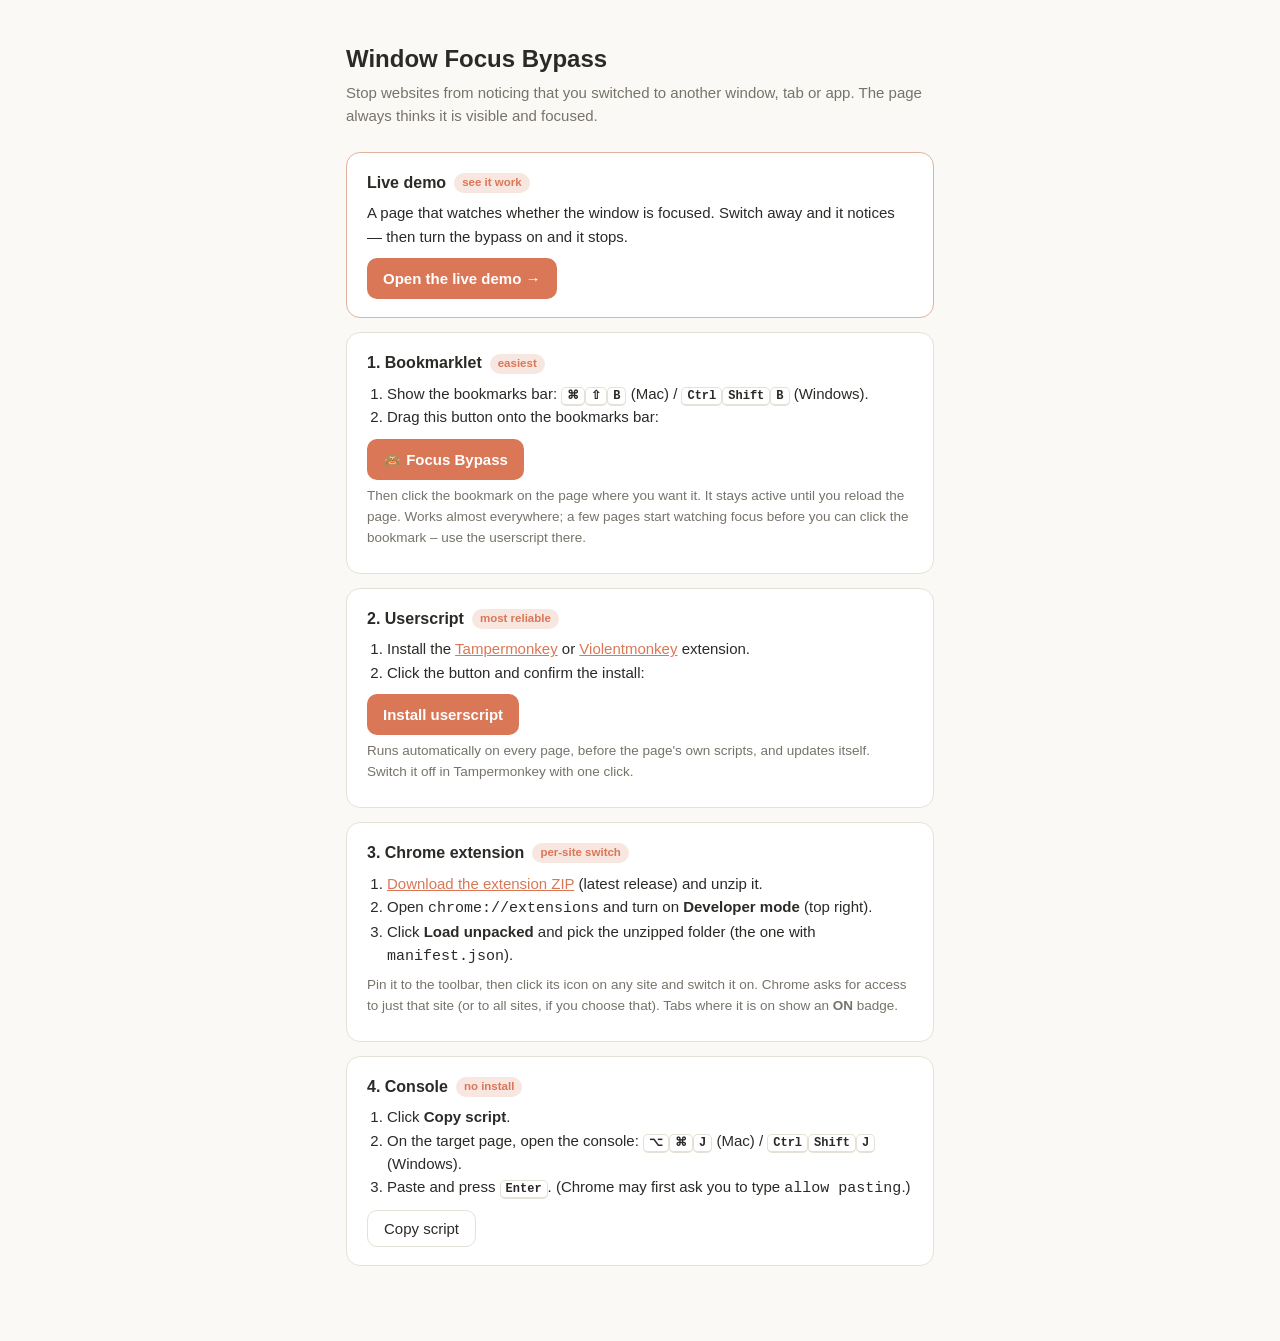
==== index.html @ 7df06f08 "Build the extension release ZIP and link the latest release" ====
<!doctype html>
<html lang="en">
<head>
<meta charset="utf-8">
<meta name="viewport" content="width=device-width, initial-scale=1">
<title>Window Focus Bypass</title>
<style>
  :root { color-scheme: light dark; --accent: #D97757; --bg: #FAF9F5; --card: #fff; --text: #2B2A27; --muted: #77736A; --border: #E5E1D6; }
  @media (prefers-color-scheme: dark) { :root { --bg: #1C1B19; --card: #262523; --text: #ECE9E2; --muted: #A29D93; --border: #3A3834; --accent: #E08A6D; } }
  * { box-sizing: border-box; }
  body { margin: 0; background: var(--bg); color: var(--text); font: 15px/1.55 -apple-system, BlinkMacSystemFont, "Segoe UI", Roboto, sans-serif; }
  main { max-width: 620px; margin: 0 auto; padding: 40px 16px 64px; }
  h1 { font-size: 24px; margin: 0 0 4px; }
  .lead { color: var(--muted); margin: 0 0 24px; }
  a { color: var(--accent); }
  a.btn { color: #fff; }
  .card { background: var(--card); border: 1px solid var(--border); border-radius: 14px; padding: 18px 20px; margin-bottom: 14px; }
  .card.demo { border-color: color-mix(in srgb, var(--accent) 45%, var(--border)); }
  .card h2 { font-size: 16px; margin: 0 0 6px; display: flex; gap: 8px; align-items: center; }
  .tag { font-size: 11.5px; font-weight: 600; border-radius: 999px; padding: 1px 8px; background: color-mix(in srgb, var(--accent) 18%, transparent); color: var(--accent); }
  .card p, .card ol { margin: 6px 0; }
  .card ol { padding-left: 20px; }
  .btn { display: inline-block; background: var(--accent); color: #fff; font-weight: 650; text-decoration: none; border: none; border-radius: 10px; padding: 9px 16px; font-size: 15px; cursor: pointer; }
  .btn.ghost { background: transparent; color: var(--text); border: 1px solid var(--border); font-weight: 500; }
  .drag { cursor: grab; }
  .row { display: flex; gap: 10px; flex-wrap: wrap; align-items: center; margin-top: 10px; }
  .muted { color: var(--muted); font-size: 13.5px; }
  kbd { font: 600 12px ui-monospace, Menlo, monospace; border: 1px solid var(--border); border-bottom-width: 2px; border-radius: 5px; padding: 1px 5px; }
  textarea { position: absolute; left: -9999px; }
  #ok { color: #2E7D4F; font-size: 14px; }
</style>
</head>
<body>
<main>
  <h1>Window Focus Bypass</h1>
  <p class="lead">Stop websites from noticing that you switched to another window, tab or app. The page always thinks it is visible and focused.</p>

  <section class="card demo">
    <h2>Live demo <span class="tag">see it work</span></h2>
    <p>A page that watches whether the window is focused. Switch away and it notices — then turn the bypass on and it stops.</p>
    <div class="row"><a class="btn" href="demo.html">Open the live demo →</a></div>
  </section>

  <section class="card">
    <h2>1. Bookmarklet <span class="tag">easiest</span></h2>
    <ol>
      <li>Show the bookmarks bar: <kbd>⌘</kbd><kbd>⇧</kbd><kbd>B</kbd> (Mac) / <kbd>Ctrl</kbd><kbd>Shift</kbd><kbd>B</kbd> (Windows).</li>
      <li>Drag this button onto the bookmarks bar:</li>
    </ol>
    <div class="row"><a class="btn drag" href="javascript:(()%20%3D%3E%20%7B%20const%20FLAG%20%3D%20Symbol.for('windowFocusBypass')%3B%20if%20(window%5BFLAG%5D)%20return%3B%20Object.defineProperty(window%2C%20FLAG%2C%20%7B%20value%3A%20true%20%7D)%3B%20const%20getter%20%3D%20(proto%2C%20prop%2C%20value)%20%3D%3E%20%7B%20try%20%7B%20Object.defineProperty(proto%2C%20prop%2C%20%7B%20configurable%3A%20true%2C%20enumerable%3A%20true%2C%20get%3A%20()%20%3D%3E%20value%20%7D)%3B%20%7D%20catch%20%7B%20%7D%20%7D%3B%20getter(Document.prototype%2C%20'hidden'%2C%20false)%3B%20getter(Document.prototype%2C%20'webkitHidden'%2C%20false)%3B%20getter(Document.prototype%2C%20'visibilityState'%2C%20'visible')%3B%20getter(Document.prototype%2C%20'webkitVisibilityState'%2C%20'visible')%3B%20const%20realHasFocus%20%3D%20Document.prototype.hasFocus%3B%20try%20%7B%20Document.prototype.hasFocus%20%3D%20function%20hasFocus()%20%7B%20return%20true%3B%20%7D%3B%20%7D%20catch%20%7B%20%7D%20const%20isPageLevel%20%3D%20(t)%20%3D%3E%20t%20%3D%3D%3D%20window%20%7C%7C%20t%20%3D%3D%3D%20document%20%7C%7C%20t%20%3D%3D%3D%20document.documentElement%20%7C%7C%20t%20%3D%3D%3D%20document.body%3B%20const%20windowLostFocus%20%3D%20()%20%3D%3E%20%7B%20try%20%7B%20return%20!realHasFocus.call(document)%3B%20%7D%20catch%20%7B%20return%20false%3B%20%7D%20%7D%3B%20const%20stop%20%3D%20(e)%20%3D%3E%20%7B%20if%20(isPageLevel(e.target)%20%7C%7C%20windowLostFocus())%20e.stopImmediatePropagation()%3B%20%7D%3B%20for%20(const%20type%20of%20%5B'blur'%2C%20'focusout'%5D)%20window.addEventListener(type%2C%20stop%2C%20true)%3B%20const%20stopVisibility%20%3D%20(e)%20%3D%3E%20e.stopImmediatePropagation()%3B%20for%20(const%20type%20of%20%5B'visibilitychange'%2C%20'webkitvisibilitychange'%5D)%20window.addEventListener(type%2C%20stopVisibility%2C%20true)%3B%20const%20stopLeave%20%3D%20(e)%20%3D%3E%20%7B%20if%20(!e.relatedTarget%20%26%26%20isPageLevel(e.target))%20e.stopImmediatePropagation()%3B%20%7D%3B%20for%20(const%20type%20of%20%5B'mouseleave'%2C%20'mouseout'%2C%20'pointerleave'%2C%20'pointerout'%5D)%20window.addEventListener(type%2C%20stopLeave%2C%20true)%3B%20const%20muteHandler%20%3D%20(obj%2C%20prop)%20%3D%3E%20%7B%20try%20%7B%20obj%5Bprop%5D%20%3D%20null%3B%20Object.defineProperty(obj%2C%20prop%2C%20%7B%20configurable%3A%20true%2C%20get%3A%20()%20%3D%3E%20null%2C%20set%3A%20()%20%3D%3E%20%7B%7D%20%7D)%3B%20%7D%20catch%20%7B%20%7D%20%7D%3B%20for%20(const%20prop%20of%20%5B'onblur'%2C%20'onfocusout'%2C%20'onvisibilitychange'%2C%20'onmouseleave'%2C%20'onmouseout'%5D)%20%7B%20muteHandler(window%2C%20prop)%3B%20muteHandler(document%2C%20prop)%3B%20%7D%20if%20(document.readyState%20!%3D%3D%20'loading')%20console.info('Window%20Focus%20Bypass%3A%20focus%20changes%20are%20now%20hidden%20from%20this%20page.')%3B%20%7D)()%3Bvoid 0" onclick="event.preventDefault(); alert('Don\'t click it – drag it onto your bookmarks bar.')">🙈 Focus Bypass</a></div>
    <p class="muted">Then click the bookmark on the page where you want it. It stays active until you reload the page. Works almost everywhere; a few pages start watching focus before you can click the bookmark – use the userscript there.</p>
  </section>

  <section class="card">
    <h2>2. Userscript <span class="tag">most reliable</span></h2>
    <ol>
      <li>Install the <a href="https://www.tampermonkey.net/" target="_blank" rel="noopener">Tampermonkey</a> or <a href="https://violentmonkey.github.io/" target="_blank" rel="noopener">Violentmonkey</a> extension.</li>
      <li>Click the button and confirm the install:</li>
    </ol>
    <div class="row"><a class="btn" href="https://raw.githubusercontent.com/asisamko/window-focus-bypass/main/focus-bypass.user.js">Install userscript</a></div>
    <p class="muted">Runs automatically on every page, before the page's own scripts, and updates itself. Switch it off in Tampermonkey with one click.</p>
  </section>

  <section class="card">
    <h2>3. Chrome extension <span class="tag">per-site switch</span></h2>
    <ol>
      <li><a href="https://github.com/asisamko/window-focus-bypass/releases/latest/download/window-focus-bypass-extension.zip">Download the extension ZIP</a> (latest release) and unzip it.</li>
      <li>Open <code>chrome://extensions</code> and turn on <b>Developer mode</b> (top right).</li>
      <li>Click <b>Load unpacked</b> and pick the unzipped folder (the one with <code>manifest.json</code>).</li>
    </ol>
    <p class="muted">Pin it to the toolbar, then click its icon on any site and switch it on. Chrome asks for access to just that site (or to all sites, if you choose that). Tabs where it is on show an <b>ON</b> badge.</p>
  </section>

  <section class="card">
    <h2>4. Console <span class="tag">no install</span></h2>
    <ol>
      <li>Click <b>Copy script</b>.</li>
      <li>On the target page, open the console: <kbd>⌥</kbd><kbd>⌘</kbd><kbd>J</kbd> (Mac) / <kbd>Ctrl</kbd><kbd>Shift</kbd><kbd>J</kbd> (Windows).</li>
      <li>Paste and press <kbd>Enter</kbd>. (Chrome may first ask you to type <code>allow pasting</code>.)</li>
    </ol>
    <div class="row"><button class="btn ghost" id="copy">Copy script</button><span id="ok" hidden>Copied ✓</span></div>
    <textarea id="code" readonly>(() =&gt; {
  const FLAG = Symbol.for('windowFocusBypass');
  if (window[FLAG]) return;
  Object.defineProperty(window, FLAG, { value: true });

  const getter = (proto, prop, value) =&gt; {
    try {
      Object.defineProperty(proto, prop, { configurable: true, enumerable: true, get: () =&gt; value });
    } catch {
      /* not configurable on this page */
    }
  };
  getter(Document.prototype, 'hidden', false);
  getter(Document.prototype, 'webkitHidden', false);
  getter(Document.prototype, 'visibilityState', 'visible');
  getter(Document.prototype, 'webkitVisibilityState', 'visible');

  const realHasFocus = Document.prototype.hasFocus;
  try {
    Document.prototype.hasFocus = function hasFocus() {
      return true;
    };
  } catch {
    /* ignore */
  }

  const isPageLevel = (t) =&gt; t === window || t === document || t === document.documentElement || t === document.body;
  // Element blur/focusout is swallowed only when the whole window lost focus,
  // so moving between fields on the page keeps working.
  const windowLostFocus = () =&gt; {
    try {
      return !realHasFocus.call(document);
    } catch {
      return false;
    }
  };

  const stop = (e) =&gt; {
    if (isPageLevel(e.target) || windowLostFocus()) e.stopImmediatePropagation();
  };
  for (const type of ['blur', 'focusout']) window.addEventListener(type, stop, true);

  const stopVisibility = (e) =&gt; e.stopImmediatePropagation();
  for (const type of ['visibilitychange', 'webkitvisibilitychange']) window.addEventListener(type, stopVisibility, true);

  const stopLeave = (e) =&gt; {
    if (!e.relatedTarget &amp;&amp; isPageLevel(e.target)) e.stopImmediatePropagation();
  };
  for (const type of ['mouseleave', 'mouseout', 'pointerleave', 'pointerout']) window.addEventListener(type, stopLeave, true);

  // Inline handlers (window.onblur = …, document.onvisibilitychange = …): drop any already set
  // and ignore new ones, so even a late injection silences them.
  const muteHandler = (obj, prop) =&gt; {
    try {
      obj[prop] = null;
      Object.defineProperty(obj, prop, { configurable: true, get: () =&gt; null, set: () =&gt; {} });
    } catch {
      /* ignore */
    }
  };
  for (const prop of ['onblur', 'onfocusout', 'onvisibilitychange', 'onmouseleave', 'onmouseout']) {
    muteHandler(window, prop);
    muteHandler(document, prop);
  }
  if (document.readyState !== 'loading') console.info('Window Focus Bypass: focus changes are now hidden from this page.');
})();</textarea>
  </section>
</main>
<script>
  document.getElementById('copy').addEventListener('click', async () => {
    const text = document.getElementById('code').value;
    try { await navigator.clipboard.writeText(text); }
    catch { const t = document.getElementById('code'); t.select(); document.execCommand('copy'); }
    const ok = document.getElementById('ok'); ok.hidden = false; setTimeout(() => (ok.hidden = true), 2000);
  });
</script>
</body>
</html>
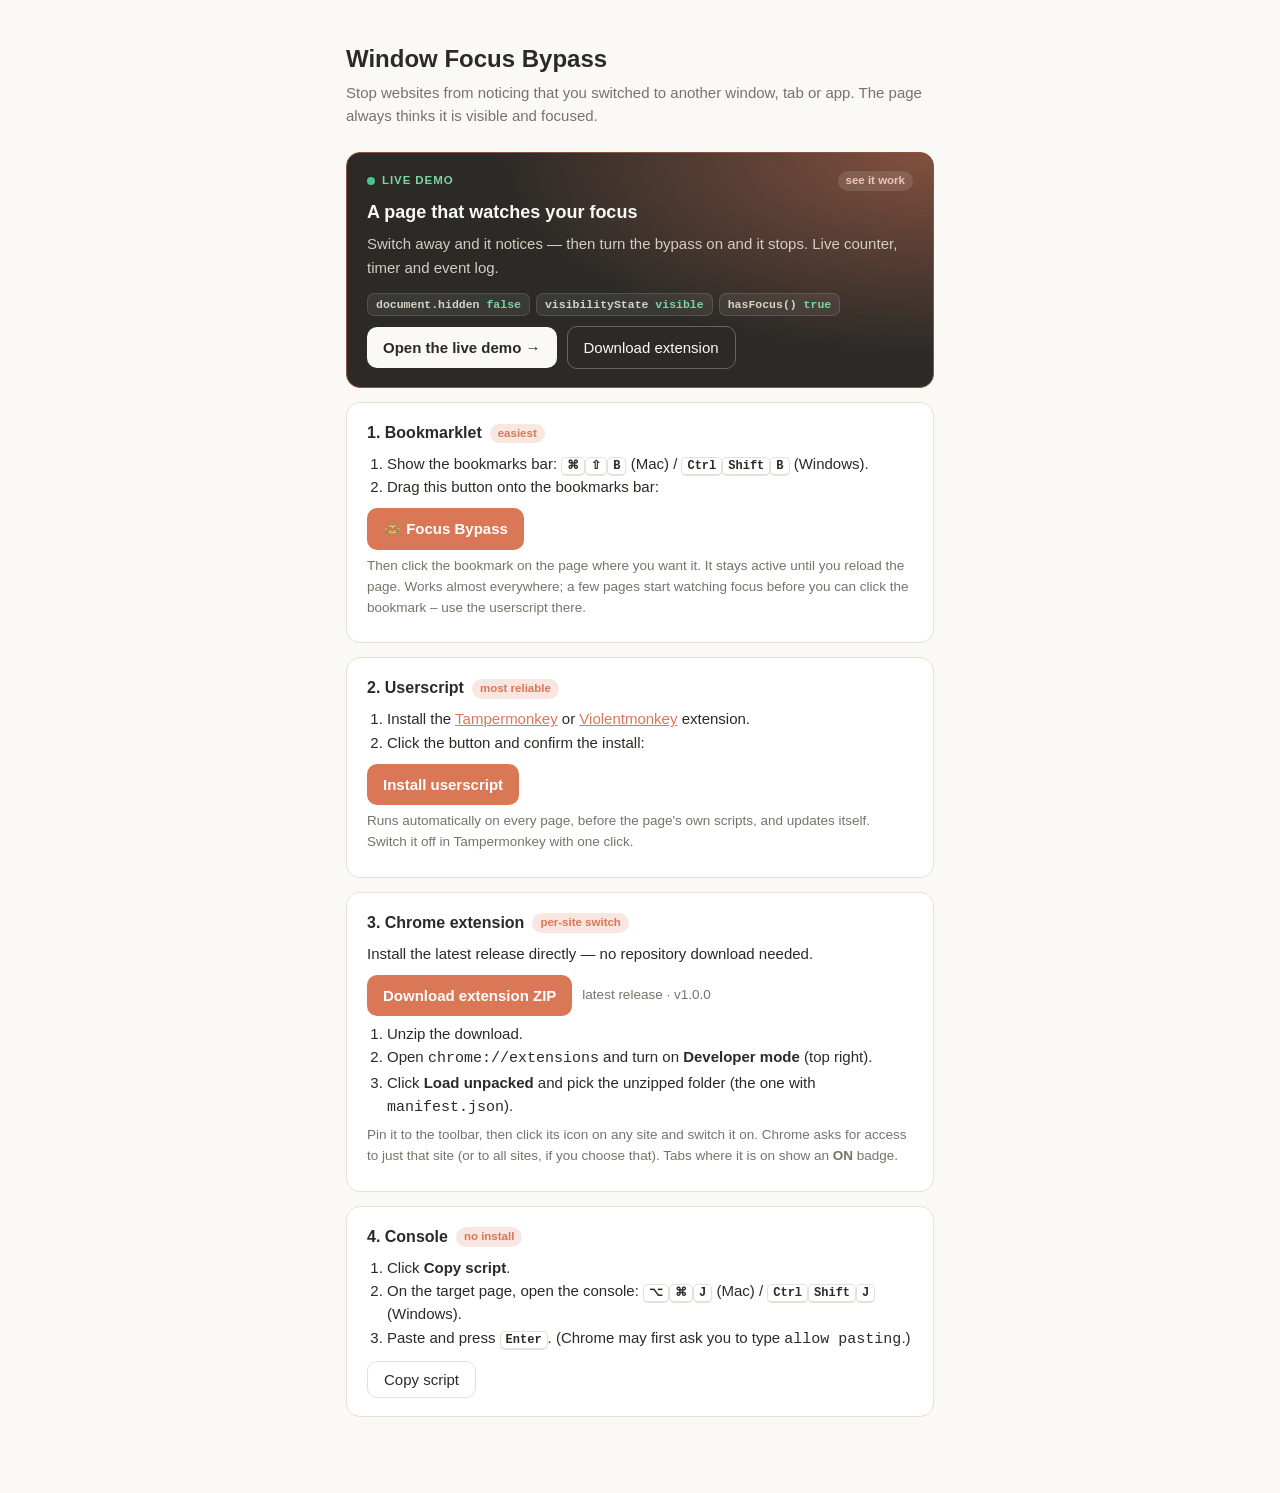
==== commit e8f47384: "Highlight the live demo and add release download buttons" ====
--- a/index.html
+++ b/index.html
@@ -15,7 +15,22 @@
   a { color: var(--accent); }
   a.btn { color: #fff; }
   .card { background: var(--card); border: 1px solid var(--border); border-radius: 14px; padding: 18px 20px; margin-bottom: 14px; }
-  .card.demo { border-color: color-mix(in srgb, var(--accent) 45%, var(--border)); }
+  .card.demo { position: relative; overflow: hidden; color: #FAF9F5; border-color: color-mix(in srgb, var(--accent) 55%, #2B2A27); background: radial-gradient(130% 150% at 100% 0%, color-mix(in srgb, var(--accent) 50%, transparent), transparent 58%), #2B2A27; }
+  .card.demo h2 { color: #FAF9F5; font-size: 18px; }
+  .card.demo p { color: #D3CDC2; }
+  .card.demo .tag { background: rgba(255,255,255,.12); color: #F3C4B2; }
+  .card.demo a.btn { background: #FAF9F5; color: #2B2A27; }
+  .card.demo a.btn:hover { background: #fff; }
+  .card.demo a.btn.ghost { background: transparent; color: #FAF9F5; border: 1px solid rgba(255,255,255,.28); }
+  .card.demo a.btn.ghost:hover { background: rgba(255,255,255,.08); }
+  .demo-top { display: flex; align-items: center; justify-content: space-between; gap: 10px; margin-bottom: 8px; }
+  .live { display: inline-flex; align-items: center; gap: 7px; font-size: 11.5px; font-weight: 700; letter-spacing: .08em; color: #7FD3A2; }
+  .live-dot { width: 8px; height: 8px; border-radius: 50%; background: #4CC38A; animation: pulse 2s infinite; }
+  @keyframes pulse { 0% { box-shadow: 0 0 0 0 rgba(76,195,138,.55); } 70% { box-shadow: 0 0 0 7px rgba(76,195,138,0); } 100% { box-shadow: 0 0 0 0 rgba(76,195,138,0); } }
+  .demo-chips { display: flex; flex-wrap: wrap; gap: 6px; margin-top: 14px; }
+  .demo-chips span { font: 600 11.5px ui-monospace, Menlo, monospace; color: #D8D2C6; background: rgba(255,255,255,.07); border: 1px solid rgba(255,255,255,.12); border-radius: 7px; padding: 4px 8px; }
+  .demo-chips b { color: #7FD3A2; }
+  @media (prefers-color-scheme: dark) { .card.demo { background: radial-gradient(130% 150% at 100% 0%, color-mix(in srgb, var(--accent) 38%, transparent), transparent 58%), #322E2A; } }
   .card h2 { font-size: 16px; margin: 0 0 6px; display: flex; gap: 8px; align-items: center; }
   .tag { font-size: 11.5px; font-weight: 600; border-radius: 999px; padding: 1px 8px; background: color-mix(in srgb, var(--accent) 18%, transparent); color: var(--accent); }
   .card p, .card ol { margin: 6px 0; }
@@ -36,9 +51,21 @@
   <p class="lead">Stop websites from noticing that you switched to another window, tab or app. The page always thinks it is visible and focused.</p>
 
   <section class="card demo">
-    <h2>Live demo <span class="tag">see it work</span></h2>
-    <p>A page that watches whether the window is focused. Switch away and it notices — then turn the bypass on and it stops.</p>
-    <div class="row"><a class="btn" href="demo.html">Open the live demo →</a></div>
+    <div class="demo-top">
+      <span class="live"><span class="live-dot"></span>LIVE DEMO</span>
+      <span class="tag">see it work</span>
+    </div>
+    <h2>A page that watches your focus</h2>
+    <p>Switch away and it notices — then turn the bypass on and it stops. Live counter, timer and event log.</p>
+    <div class="demo-chips">
+      <span>document.hidden <b>false</b></span>
+      <span>visibilityState <b>visible</b></span>
+      <span>hasFocus() <b>true</b></span>
+    </div>
+    <div class="row">
+      <a class="btn" href="demo.html">Open the live demo →</a>
+      <a class="btn ghost" href="https://github.com/asisamko/window-focus-bypass/releases/latest/download/window-focus-bypass-extension.zip">Download extension</a>
+    </div>
   </section>
 
   <section class="card">
@@ -63,8 +90,10 @@
 
   <section class="card">
     <h2>3. Chrome extension <span class="tag">per-site switch</span></h2>
+    <p>Install the latest release directly — no repository download needed.</p>
+    <div class="row"><a class="btn" href="https://github.com/asisamko/window-focus-bypass/releases/latest/download/window-focus-bypass-extension.zip">Download extension ZIP</a><span class="muted">latest release · v1.0.0</span></div>
     <ol>
-      <li><a href="https://github.com/asisamko/window-focus-bypass/releases/latest/download/window-focus-bypass-extension.zip">Download the extension ZIP</a> (latest release) and unzip it.</li>
+      <li>Unzip the download.</li>
       <li>Open <code>chrome://extensions</code> and turn on <b>Developer mode</b> (top right).</li>
       <li>Click <b>Load unpacked</b> and pick the unzipped folder (the one with <code>manifest.json</code>).</li>
     </ol>
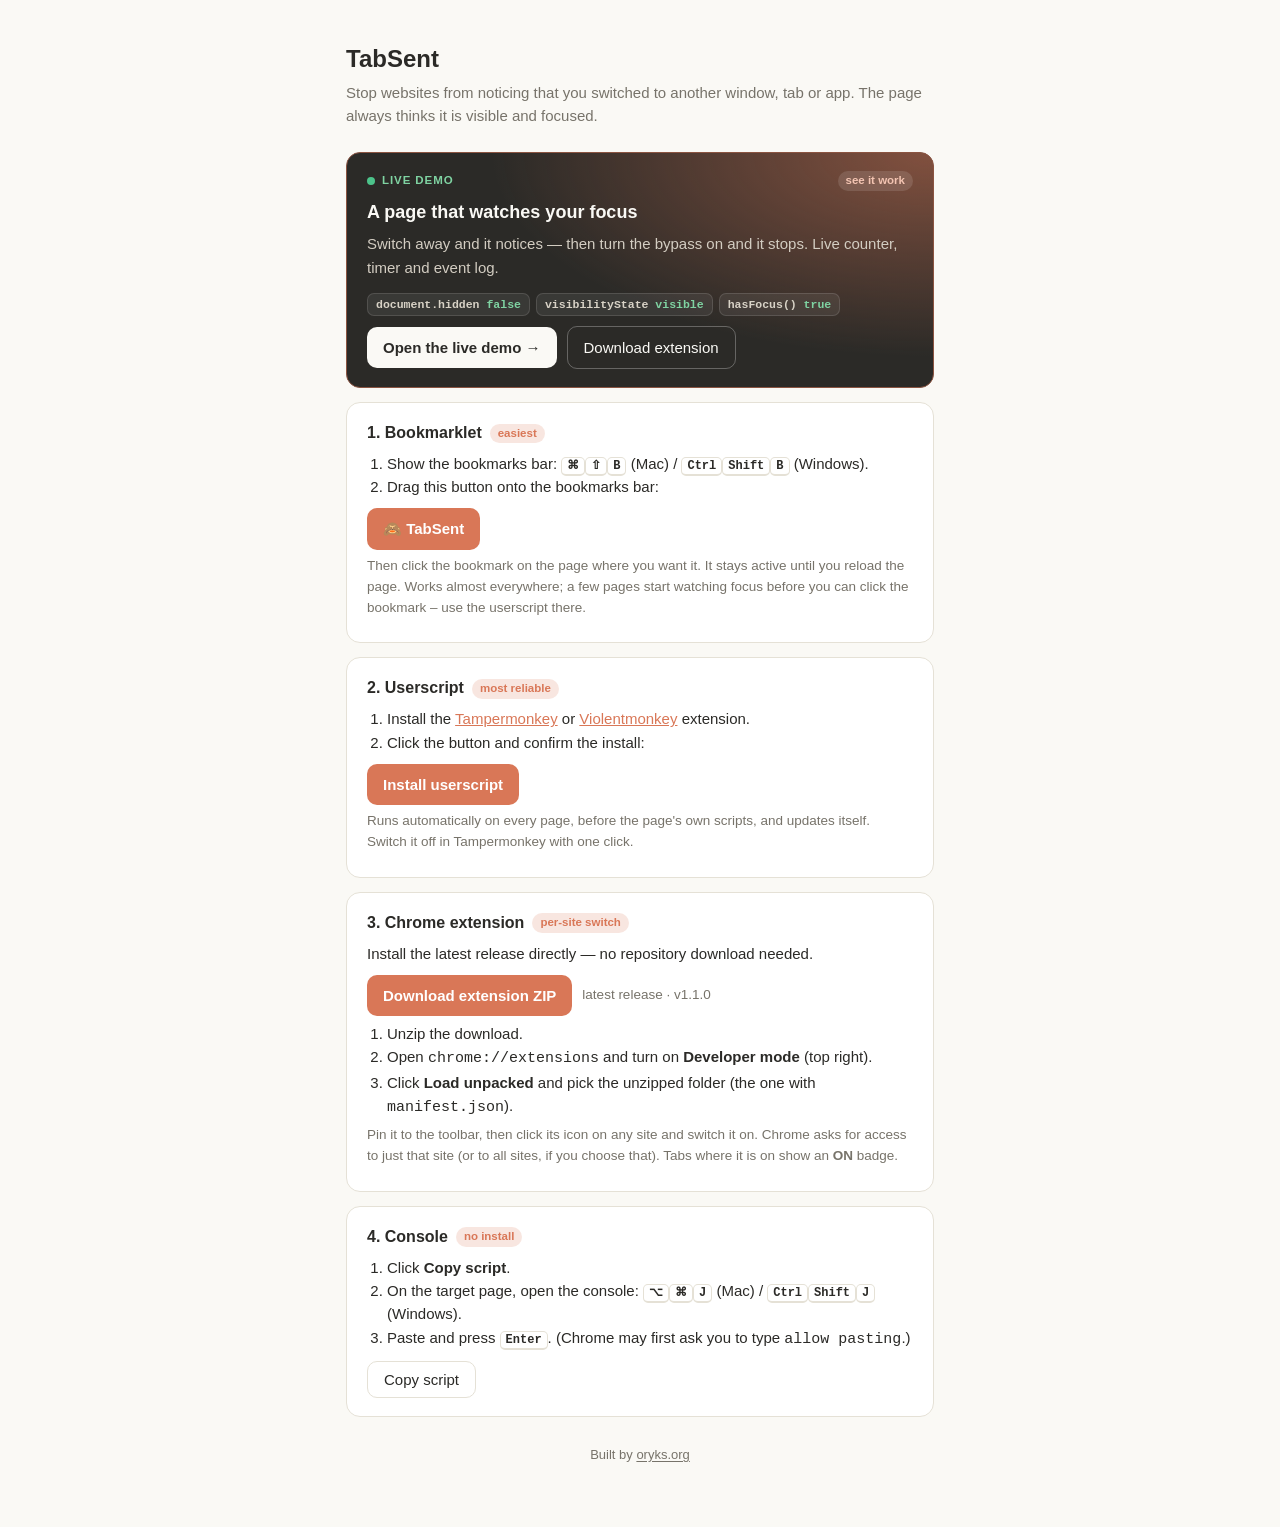
==== commit ad11adf5: "Rename to TabSent, add OG image and oryks.org credit" ====
--- a/index.html
+++ b/index.html
@@ -3,7 +3,21 @@
 <head>
 <meta charset="utf-8">
 <meta name="viewport" content="width=device-width, initial-scale=1">
-<title>Window Focus Bypass</title>
+<title>TabSent — keep any page focused</title>
+<meta name="description" content="TabSent hides blur, visibilitychange and hasFocus from websites — the page never notices when you switch away.">
+<meta name="theme-color" content="#D97757">
+<meta property="og:type" content="website">
+<meta property="og:site_name" content="TabSent">
+<meta property="og:title" content="TabSent — keep any page focused">
+<meta property="og:description" content="Stop websites from noticing that you switched to another window or tab. The page always thinks it is visible and focused.">
+<meta property="og:image" content="https://raw.githubusercontent.com/asisamko/tabsent/main/og-image.png">
+<meta property="og:image:width" content="1200">
+<meta property="og:image:height" content="630">
+<meta property="og:image:alt" content="TabSent — keep any page focused">
+<meta name="twitter:card" content="summary_large_image">
+<meta name="twitter:title" content="TabSent — keep any page focused">
+<meta name="twitter:description" content="Stop websites from noticing that you switched to another window or tab. The page always thinks it is visible and focused.">
+<meta name="twitter:image" content="https://raw.githubusercontent.com/asisamko/tabsent/main/og-image.png">
 <style>
   :root { color-scheme: light dark; --accent: #D97757; --bg: #FAF9F5; --card: #fff; --text: #2B2A27; --muted: #77736A; --border: #E5E1D6; }
   @media (prefers-color-scheme: dark) { :root { --bg: #1C1B19; --card: #262523; --text: #ECE9E2; --muted: #A29D93; --border: #3A3834; --accent: #E08A6D; } }
@@ -43,11 +57,14 @@
   kbd { font: 600 12px ui-monospace, Menlo, monospace; border: 1px solid var(--border); border-bottom-width: 2px; border-radius: 5px; padding: 1px 5px; }
   textarea { position: absolute; left: -9999px; }
   #ok { color: #2E7D4F; font-size: 14px; }
+  .credit { text-align: center; color: var(--muted); font-size: 13px; margin: 28px 0 0; }
+  .credit a { color: var(--muted); text-decoration: underline; text-underline-offset: 2px; }
+  .credit a:hover { color: var(--accent); }
 </style>
 </head>
 <body>
 <main>
-  <h1>Window Focus Bypass</h1>
+  <h1>TabSent</h1>
   <p class="lead">Stop websites from noticing that you switched to another window, tab or app. The page always thinks it is visible and focused.</p>
 
   <section class="card demo">
@@ -64,7 +81,7 @@
     </div>
     <div class="row">
       <a class="btn" href="demo.html">Open the live demo →</a>
-      <a class="btn ghost" href="https://github.com/asisamko/window-focus-bypass/releases/latest/download/window-focus-bypass-extension.zip">Download extension</a>
+      <a class="btn ghost" href="https://github.com/asisamko/tabsent/releases/latest/download/tabsent-extension.zip">Download extension</a>
     </div>
   </section>
 
@@ -74,7 +91,7 @@
       <li>Show the bookmarks bar: <kbd>⌘</kbd><kbd>⇧</kbd><kbd>B</kbd> (Mac) / <kbd>Ctrl</kbd><kbd>Shift</kbd><kbd>B</kbd> (Windows).</li>
       <li>Drag this button onto the bookmarks bar:</li>
     </ol>
-    <div class="row"><a class="btn drag" href="javascript:(()%20%3D%3E%20%7B%20const%20FLAG%20%3D%20Symbol.for('windowFocusBypass')%3B%20if%20(window%5BFLAG%5D)%20return%3B%20Object.defineProperty(window%2C%20FLAG%2C%20%7B%20value%3A%20true%20%7D)%3B%20const%20getter%20%3D%20(proto%2C%20prop%2C%20value)%20%3D%3E%20%7B%20try%20%7B%20Object.defineProperty(proto%2C%20prop%2C%20%7B%20configurable%3A%20true%2C%20enumerable%3A%20true%2C%20get%3A%20()%20%3D%3E%20value%20%7D)%3B%20%7D%20catch%20%7B%20%7D%20%7D%3B%20getter(Document.prototype%2C%20'hidden'%2C%20false)%3B%20getter(Document.prototype%2C%20'webkitHidden'%2C%20false)%3B%20getter(Document.prototype%2C%20'visibilityState'%2C%20'visible')%3B%20getter(Document.prototype%2C%20'webkitVisibilityState'%2C%20'visible')%3B%20const%20realHasFocus%20%3D%20Document.prototype.hasFocus%3B%20try%20%7B%20Document.prototype.hasFocus%20%3D%20function%20hasFocus()%20%7B%20return%20true%3B%20%7D%3B%20%7D%20catch%20%7B%20%7D%20const%20isPageLevel%20%3D%20(t)%20%3D%3E%20t%20%3D%3D%3D%20window%20%7C%7C%20t%20%3D%3D%3D%20document%20%7C%7C%20t%20%3D%3D%3D%20document.documentElement%20%7C%7C%20t%20%3D%3D%3D%20document.body%3B%20const%20windowLostFocus%20%3D%20()%20%3D%3E%20%7B%20try%20%7B%20return%20!realHasFocus.call(document)%3B%20%7D%20catch%20%7B%20return%20false%3B%20%7D%20%7D%3B%20const%20stop%20%3D%20(e)%20%3D%3E%20%7B%20if%20(isPageLevel(e.target)%20%7C%7C%20windowLostFocus())%20e.stopImmediatePropagation()%3B%20%7D%3B%20for%20(const%20type%20of%20%5B'blur'%2C%20'focusout'%5D)%20window.addEventListener(type%2C%20stop%2C%20true)%3B%20const%20stopVisibility%20%3D%20(e)%20%3D%3E%20e.stopImmediatePropagation()%3B%20for%20(const%20type%20of%20%5B'visibilitychange'%2C%20'webkitvisibilitychange'%5D)%20window.addEventListener(type%2C%20stopVisibility%2C%20true)%3B%20const%20stopLeave%20%3D%20(e)%20%3D%3E%20%7B%20if%20(!e.relatedTarget%20%26%26%20isPageLevel(e.target))%20e.stopImmediatePropagation()%3B%20%7D%3B%20for%20(const%20type%20of%20%5B'mouseleave'%2C%20'mouseout'%2C%20'pointerleave'%2C%20'pointerout'%5D)%20window.addEventListener(type%2C%20stopLeave%2C%20true)%3B%20const%20muteHandler%20%3D%20(obj%2C%20prop)%20%3D%3E%20%7B%20try%20%7B%20obj%5Bprop%5D%20%3D%20null%3B%20Object.defineProperty(obj%2C%20prop%2C%20%7B%20configurable%3A%20true%2C%20get%3A%20()%20%3D%3E%20null%2C%20set%3A%20()%20%3D%3E%20%7B%7D%20%7D)%3B%20%7D%20catch%20%7B%20%7D%20%7D%3B%20for%20(const%20prop%20of%20%5B'onblur'%2C%20'onfocusout'%2C%20'onvisibilitychange'%2C%20'onmouseleave'%2C%20'onmouseout'%5D)%20%7B%20muteHandler(window%2C%20prop)%3B%20muteHandler(document%2C%20prop)%3B%20%7D%20if%20(document.readyState%20!%3D%3D%20'loading')%20console.info('Window%20Focus%20Bypass%3A%20focus%20changes%20are%20now%20hidden%20from%20this%20page.')%3B%20%7D)()%3Bvoid 0" onclick="event.preventDefault(); alert('Don\'t click it – drag it onto your bookmarks bar.')">🙈 Focus Bypass</a></div>
+    <div class="row"><a class="btn drag" href="javascript:(()%20%3D%3E%20%7B%20const%20FLAG%20%3D%20Symbol.for('tabSent')%3B%20if%20(window%5BFLAG%5D)%20return%3B%20Object.defineProperty(window%2C%20FLAG%2C%20%7B%20value%3A%20true%20%7D)%3B%20const%20getter%20%3D%20(proto%2C%20prop%2C%20value)%20%3D%3E%20%7B%20try%20%7B%20Object.defineProperty(proto%2C%20prop%2C%20%7B%20configurable%3A%20true%2C%20enumerable%3A%20true%2C%20get%3A%20()%20%3D%3E%20value%20%7D)%3B%20%7D%20catch%20%7B%20%7D%20%7D%3B%20getter(Document.prototype%2C%20'hidden'%2C%20false)%3B%20getter(Document.prototype%2C%20'webkitHidden'%2C%20false)%3B%20getter(Document.prototype%2C%20'visibilityState'%2C%20'visible')%3B%20getter(Document.prototype%2C%20'webkitVisibilityState'%2C%20'visible')%3B%20const%20realHasFocus%20%3D%20Document.prototype.hasFocus%3B%20try%20%7B%20Document.prototype.hasFocus%20%3D%20function%20hasFocus()%20%7B%20return%20true%3B%20%7D%3B%20%7D%20catch%20%7B%20%7D%20const%20isPageLevel%20%3D%20(t)%20%3D%3E%20t%20%3D%3D%3D%20window%20%7C%7C%20t%20%3D%3D%3D%20document%20%7C%7C%20t%20%3D%3D%3D%20document.documentElement%20%7C%7C%20t%20%3D%3D%3D%20document.body%3B%20const%20windowLostFocus%20%3D%20()%20%3D%3E%20%7B%20try%20%7B%20return%20!realHasFocus.call(document)%3B%20%7D%20catch%20%7B%20return%20false%3B%20%7D%20%7D%3B%20const%20stop%20%3D%20(e)%20%3D%3E%20%7B%20if%20(isPageLevel(e.target)%20%7C%7C%20windowLostFocus())%20e.stopImmediatePropagation()%3B%20%7D%3B%20for%20(const%20type%20of%20%5B'blur'%2C%20'focusout'%5D)%20window.addEventListener(type%2C%20stop%2C%20true)%3B%20const%20stopVisibility%20%3D%20(e)%20%3D%3E%20e.stopImmediatePropagation()%3B%20for%20(const%20type%20of%20%5B'visibilitychange'%2C%20'webkitvisibilitychange'%5D)%20window.addEventListener(type%2C%20stopVisibility%2C%20true)%3B%20const%20stopLeave%20%3D%20(e)%20%3D%3E%20%7B%20if%20(!e.relatedTarget%20%26%26%20isPageLevel(e.target))%20e.stopImmediatePropagation()%3B%20%7D%3B%20for%20(const%20type%20of%20%5B'mouseleave'%2C%20'mouseout'%2C%20'pointerleave'%2C%20'pointerout'%5D)%20window.addEventListener(type%2C%20stopLeave%2C%20true)%3B%20const%20muteHandler%20%3D%20(obj%2C%20prop)%20%3D%3E%20%7B%20try%20%7B%20obj%5Bprop%5D%20%3D%20null%3B%20Object.defineProperty(obj%2C%20prop%2C%20%7B%20configurable%3A%20true%2C%20get%3A%20()%20%3D%3E%20null%2C%20set%3A%20()%20%3D%3E%20%7B%7D%20%7D)%3B%20%7D%20catch%20%7B%20%7D%20%7D%3B%20for%20(const%20prop%20of%20%5B'onblur'%2C%20'onfocusout'%2C%20'onvisibilitychange'%2C%20'onmouseleave'%2C%20'onmouseout'%5D)%20%7B%20muteHandler(window%2C%20prop)%3B%20muteHandler(document%2C%20prop)%3B%20%7D%20if%20(document.readyState%20!%3D%3D%20'loading')%20console.info('TabSent%3A%20focus%20changes%20are%20now%20hidden%20from%20this%20page.')%3B%20%7D)()%3Bvoid 0" onclick="event.preventDefault(); alert('Don\'t click it – drag it onto your bookmarks bar.')">🙈 TabSent</a></div>
     <p class="muted">Then click the bookmark on the page where you want it. It stays active until you reload the page. Works almost everywhere; a few pages start watching focus before you can click the bookmark – use the userscript there.</p>
   </section>
 
@@ -84,14 +101,14 @@
       <li>Install the <a href="https://www.tampermonkey.net/" target="_blank" rel="noopener">Tampermonkey</a> or <a href="https://violentmonkey.github.io/" target="_blank" rel="noopener">Violentmonkey</a> extension.</li>
       <li>Click the button and confirm the install:</li>
     </ol>
-    <div class="row"><a class="btn" href="https://raw.githubusercontent.com/asisamko/window-focus-bypass/main/focus-bypass.user.js">Install userscript</a></div>
+    <div class="row"><a class="btn" href="https://raw.githubusercontent.com/asisamko/tabsent/main/focus-bypass.user.js">Install userscript</a></div>
     <p class="muted">Runs automatically on every page, before the page's own scripts, and updates itself. Switch it off in Tampermonkey with one click.</p>
   </section>
 
   <section class="card">
     <h2>3. Chrome extension <span class="tag">per-site switch</span></h2>
     <p>Install the latest release directly — no repository download needed.</p>
-    <div class="row"><a class="btn" href="https://github.com/asisamko/window-focus-bypass/releases/latest/download/window-focus-bypass-extension.zip">Download extension ZIP</a><span class="muted">latest release · v1.0.0</span></div>
+    <div class="row"><a class="btn" href="https://github.com/asisamko/tabsent/releases/latest/download/tabsent-extension.zip">Download extension ZIP</a><span class="muted">latest release · v1.1.0</span></div>
     <ol>
       <li>Unzip the download.</li>
       <li>Open <code>chrome://extensions</code> and turn on <b>Developer mode</b> (top right).</li>
@@ -109,7 +126,7 @@
     </ol>
     <div class="row"><button class="btn ghost" id="copy">Copy script</button><span id="ok" hidden>Copied ✓</span></div>
     <textarea id="code" readonly>(() =&gt; {
-  const FLAG = Symbol.for('windowFocusBypass');
+  const FLAG = Symbol.for('tabSent');
   if (window[FLAG]) return;
   Object.defineProperty(window, FLAG, { value: true });
 
@@ -172,9 +189,10 @@
     muteHandler(window, prop);
     muteHandler(document, prop);
   }
-  if (document.readyState !== 'loading') console.info('Window Focus Bypass: focus changes are now hidden from this page.');
+  if (document.readyState !== 'loading') console.info('TabSent: focus changes are now hidden from this page.');
 })();</textarea>
   </section>
+  <footer class="credit">Built by <a href="https://oryks.org" target="_blank" rel="noopener">oryks.org</a></footer>
 </main>
 <script>
   document.getElementById('copy').addEventListener('click', async () => {
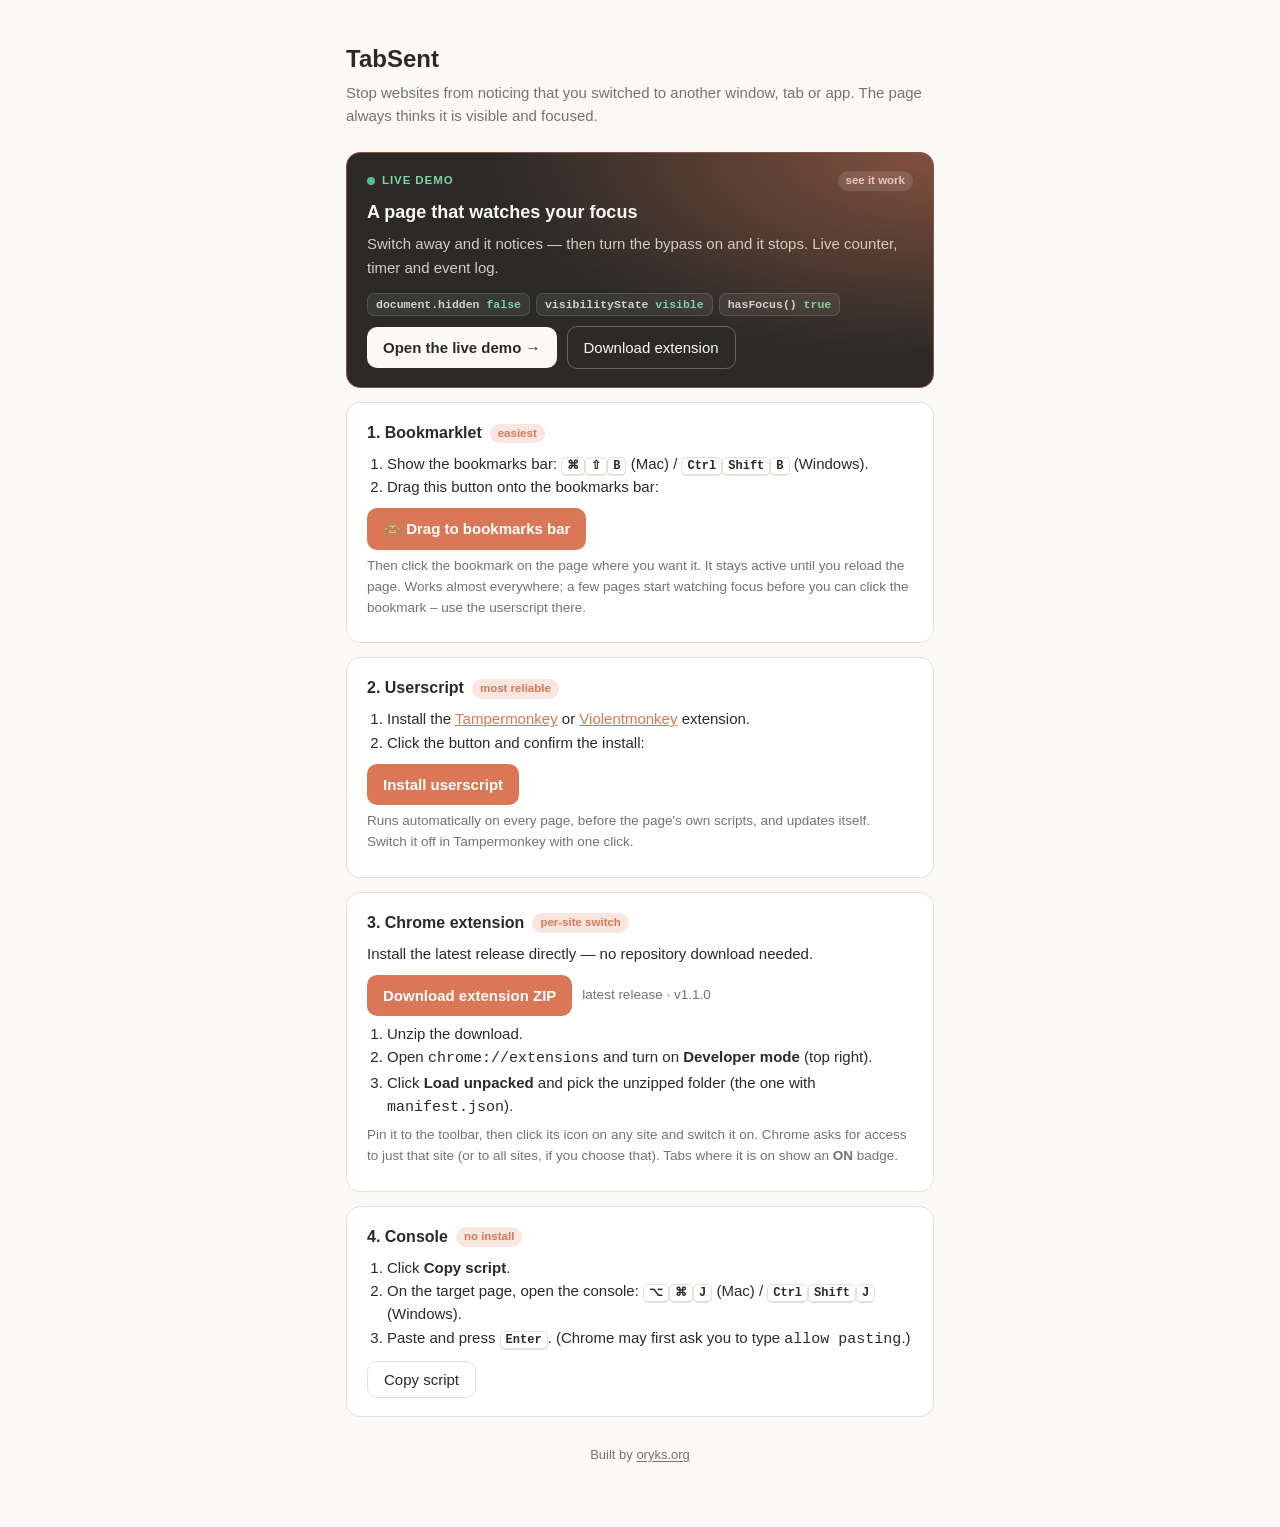
==== commit abb3a943: "Clarify bookmarklet button label" ====
--- a/index.html
+++ b/index.html
@@ -91,7 +91,7 @@
       <li>Show the bookmarks bar: <kbd>⌘</kbd><kbd>⇧</kbd><kbd>B</kbd> (Mac) / <kbd>Ctrl</kbd><kbd>Shift</kbd><kbd>B</kbd> (Windows).</li>
       <li>Drag this button onto the bookmarks bar:</li>
     </ol>
-    <div class="row"><a class="btn drag" href="javascript:(()%20%3D%3E%20%7B%20const%20FLAG%20%3D%20Symbol.for('tabSent')%3B%20if%20(window%5BFLAG%5D)%20return%3B%20Object.defineProperty(window%2C%20FLAG%2C%20%7B%20value%3A%20true%20%7D)%3B%20const%20getter%20%3D%20(proto%2C%20prop%2C%20value)%20%3D%3E%20%7B%20try%20%7B%20Object.defineProperty(proto%2C%20prop%2C%20%7B%20configurable%3A%20true%2C%20enumerable%3A%20true%2C%20get%3A%20()%20%3D%3E%20value%20%7D)%3B%20%7D%20catch%20%7B%20%7D%20%7D%3B%20getter(Document.prototype%2C%20'hidden'%2C%20false)%3B%20getter(Document.prototype%2C%20'webkitHidden'%2C%20false)%3B%20getter(Document.prototype%2C%20'visibilityState'%2C%20'visible')%3B%20getter(Document.prototype%2C%20'webkitVisibilityState'%2C%20'visible')%3B%20const%20realHasFocus%20%3D%20Document.prototype.hasFocus%3B%20try%20%7B%20Document.prototype.hasFocus%20%3D%20function%20hasFocus()%20%7B%20return%20true%3B%20%7D%3B%20%7D%20catch%20%7B%20%7D%20const%20isPageLevel%20%3D%20(t)%20%3D%3E%20t%20%3D%3D%3D%20window%20%7C%7C%20t%20%3D%3D%3D%20document%20%7C%7C%20t%20%3D%3D%3D%20document.documentElement%20%7C%7C%20t%20%3D%3D%3D%20document.body%3B%20const%20windowLostFocus%20%3D%20()%20%3D%3E%20%7B%20try%20%7B%20return%20!realHasFocus.call(document)%3B%20%7D%20catch%20%7B%20return%20false%3B%20%7D%20%7D%3B%20const%20stop%20%3D%20(e)%20%3D%3E%20%7B%20if%20(isPageLevel(e.target)%20%7C%7C%20windowLostFocus())%20e.stopImmediatePropagation()%3B%20%7D%3B%20for%20(const%20type%20of%20%5B'blur'%2C%20'focusout'%5D)%20window.addEventListener(type%2C%20stop%2C%20true)%3B%20const%20stopVisibility%20%3D%20(e)%20%3D%3E%20e.stopImmediatePropagation()%3B%20for%20(const%20type%20of%20%5B'visibilitychange'%2C%20'webkitvisibilitychange'%5D)%20window.addEventListener(type%2C%20stopVisibility%2C%20true)%3B%20const%20stopLeave%20%3D%20(e)%20%3D%3E%20%7B%20if%20(!e.relatedTarget%20%26%26%20isPageLevel(e.target))%20e.stopImmediatePropagation()%3B%20%7D%3B%20for%20(const%20type%20of%20%5B'mouseleave'%2C%20'mouseout'%2C%20'pointerleave'%2C%20'pointerout'%5D)%20window.addEventListener(type%2C%20stopLeave%2C%20true)%3B%20const%20muteHandler%20%3D%20(obj%2C%20prop)%20%3D%3E%20%7B%20try%20%7B%20obj%5Bprop%5D%20%3D%20null%3B%20Object.defineProperty(obj%2C%20prop%2C%20%7B%20configurable%3A%20true%2C%20get%3A%20()%20%3D%3E%20null%2C%20set%3A%20()%20%3D%3E%20%7B%7D%20%7D)%3B%20%7D%20catch%20%7B%20%7D%20%7D%3B%20for%20(const%20prop%20of%20%5B'onblur'%2C%20'onfocusout'%2C%20'onvisibilitychange'%2C%20'onmouseleave'%2C%20'onmouseout'%5D)%20%7B%20muteHandler(window%2C%20prop)%3B%20muteHandler(document%2C%20prop)%3B%20%7D%20if%20(document.readyState%20!%3D%3D%20'loading')%20console.info('TabSent%3A%20focus%20changes%20are%20now%20hidden%20from%20this%20page.')%3B%20%7D)()%3Bvoid 0" onclick="event.preventDefault(); alert('Don\'t click it – drag it onto your bookmarks bar.')">🙈 TabSent</a></div>
+    <div class="row"><a class="btn drag" href="javascript:(()%20%3D%3E%20%7B%20const%20FLAG%20%3D%20Symbol.for('tabSent')%3B%20if%20(window%5BFLAG%5D)%20return%3B%20Object.defineProperty(window%2C%20FLAG%2C%20%7B%20value%3A%20true%20%7D)%3B%20const%20getter%20%3D%20(proto%2C%20prop%2C%20value)%20%3D%3E%20%7B%20try%20%7B%20Object.defineProperty(proto%2C%20prop%2C%20%7B%20configurable%3A%20true%2C%20enumerable%3A%20true%2C%20get%3A%20()%20%3D%3E%20value%20%7D)%3B%20%7D%20catch%20%7B%20%7D%20%7D%3B%20getter(Document.prototype%2C%20'hidden'%2C%20false)%3B%20getter(Document.prototype%2C%20'webkitHidden'%2C%20false)%3B%20getter(Document.prototype%2C%20'visibilityState'%2C%20'visible')%3B%20getter(Document.prototype%2C%20'webkitVisibilityState'%2C%20'visible')%3B%20const%20realHasFocus%20%3D%20Document.prototype.hasFocus%3B%20try%20%7B%20Document.prototype.hasFocus%20%3D%20function%20hasFocus()%20%7B%20return%20true%3B%20%7D%3B%20%7D%20catch%20%7B%20%7D%20const%20isPageLevel%20%3D%20(t)%20%3D%3E%20t%20%3D%3D%3D%20window%20%7C%7C%20t%20%3D%3D%3D%20document%20%7C%7C%20t%20%3D%3D%3D%20document.documentElement%20%7C%7C%20t%20%3D%3D%3D%20document.body%3B%20const%20windowLostFocus%20%3D%20()%20%3D%3E%20%7B%20try%20%7B%20return%20!realHasFocus.call(document)%3B%20%7D%20catch%20%7B%20return%20false%3B%20%7D%20%7D%3B%20const%20stop%20%3D%20(e)%20%3D%3E%20%7B%20if%20(isPageLevel(e.target)%20%7C%7C%20windowLostFocus())%20e.stopImmediatePropagation()%3B%20%7D%3B%20for%20(const%20type%20of%20%5B'blur'%2C%20'focusout'%5D)%20window.addEventListener(type%2C%20stop%2C%20true)%3B%20const%20stopVisibility%20%3D%20(e)%20%3D%3E%20e.stopImmediatePropagation()%3B%20for%20(const%20type%20of%20%5B'visibilitychange'%2C%20'webkitvisibilitychange'%5D)%20window.addEventListener(type%2C%20stopVisibility%2C%20true)%3B%20const%20stopLeave%20%3D%20(e)%20%3D%3E%20%7B%20if%20(!e.relatedTarget%20%26%26%20isPageLevel(e.target))%20e.stopImmediatePropagation()%3B%20%7D%3B%20for%20(const%20type%20of%20%5B'mouseleave'%2C%20'mouseout'%2C%20'pointerleave'%2C%20'pointerout'%5D)%20window.addEventListener(type%2C%20stopLeave%2C%20true)%3B%20const%20muteHandler%20%3D%20(obj%2C%20prop)%20%3D%3E%20%7B%20try%20%7B%20obj%5Bprop%5D%20%3D%20null%3B%20Object.defineProperty(obj%2C%20prop%2C%20%7B%20configurable%3A%20true%2C%20get%3A%20()%20%3D%3E%20null%2C%20set%3A%20()%20%3D%3E%20%7B%7D%20%7D)%3B%20%7D%20catch%20%7B%20%7D%20%7D%3B%20for%20(const%20prop%20of%20%5B'onblur'%2C%20'onfocusout'%2C%20'onvisibilitychange'%2C%20'onmouseleave'%2C%20'onmouseout'%5D)%20%7B%20muteHandler(window%2C%20prop)%3B%20muteHandler(document%2C%20prop)%3B%20%7D%20if%20(document.readyState%20!%3D%3D%20'loading')%20console.info('TabSent%3A%20focus%20changes%20are%20now%20hidden%20from%20this%20page.')%3B%20%7D)()%3Bvoid 0" onclick="event.preventDefault(); alert('Don\'t click it – drag it onto your bookmarks bar.')">🙈 Drag to bookmarks bar</a></div>
     <p class="muted">Then click the bookmark on the page where you want it. It stays active until you reload the page. Works almost everywhere; a few pages start watching focus before you can click the bookmark – use the userscript there.</p>
   </section>
 
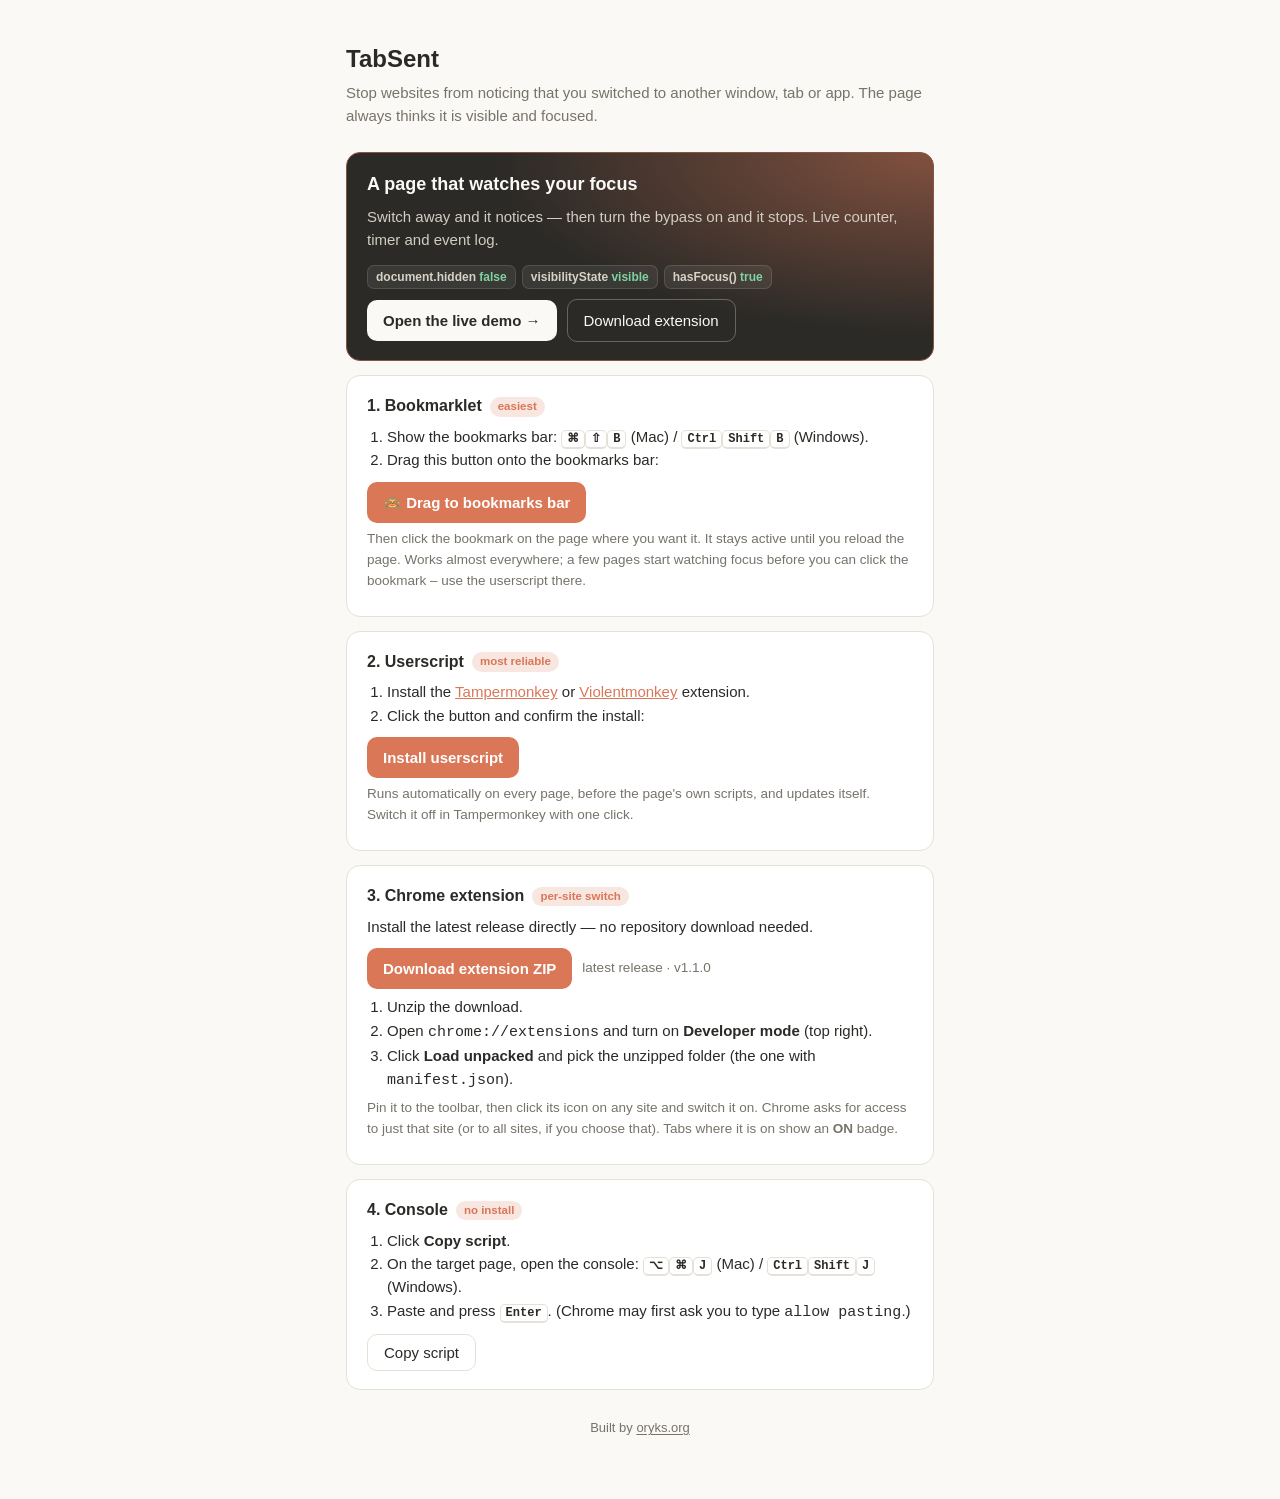
==== commit 206da395: "Simplify hero demo card and use page font for focus chips" ====
--- a/index.html
+++ b/index.html
@@ -32,17 +32,12 @@
   .card.demo { position: relative; overflow: hidden; color: #FAF9F5; border-color: color-mix(in srgb, var(--accent) 55%, #2B2A27); background: radial-gradient(130% 150% at 100% 0%, color-mix(in srgb, var(--accent) 50%, transparent), transparent 58%), #2B2A27; }
   .card.demo h2 { color: #FAF9F5; font-size: 18px; }
   .card.demo p { color: #D3CDC2; }
-  .card.demo .tag { background: rgba(255,255,255,.12); color: #F3C4B2; }
   .card.demo a.btn { background: #FAF9F5; color: #2B2A27; }
   .card.demo a.btn:hover { background: #fff; }
   .card.demo a.btn.ghost { background: transparent; color: #FAF9F5; border: 1px solid rgba(255,255,255,.28); }
   .card.demo a.btn.ghost:hover { background: rgba(255,255,255,.08); }
-  .demo-top { display: flex; align-items: center; justify-content: space-between; gap: 10px; margin-bottom: 8px; }
-  .live { display: inline-flex; align-items: center; gap: 7px; font-size: 11.5px; font-weight: 700; letter-spacing: .08em; color: #7FD3A2; }
-  .live-dot { width: 8px; height: 8px; border-radius: 50%; background: #4CC38A; animation: pulse 2s infinite; }
-  @keyframes pulse { 0% { box-shadow: 0 0 0 0 rgba(76,195,138,.55); } 70% { box-shadow: 0 0 0 7px rgba(76,195,138,0); } 100% { box-shadow: 0 0 0 0 rgba(76,195,138,0); } }
   .demo-chips { display: flex; flex-wrap: wrap; gap: 6px; margin-top: 14px; }
-  .demo-chips span { font: 600 11.5px ui-monospace, Menlo, monospace; color: #D8D2C6; background: rgba(255,255,255,.07); border: 1px solid rgba(255,255,255,.12); border-radius: 7px; padding: 4px 8px; }
+  .demo-chips span { font: 600 12px -apple-system, BlinkMacSystemFont, "Segoe UI", Roboto, sans-serif; color: #D8D2C6; background: rgba(255,255,255,.07); border: 1px solid rgba(255,255,255,.12); border-radius: 7px; padding: 4px 8px; }
   .demo-chips b { color: #7FD3A2; }
   @media (prefers-color-scheme: dark) { .card.demo { background: radial-gradient(130% 150% at 100% 0%, color-mix(in srgb, var(--accent) 38%, transparent), transparent 58%), #322E2A; } }
   .card h2 { font-size: 16px; margin: 0 0 6px; display: flex; gap: 8px; align-items: center; }
@@ -68,10 +63,6 @@
   <p class="lead">Stop websites from noticing that you switched to another window, tab or app. The page always thinks it is visible and focused.</p>
 
   <section class="card demo">
-    <div class="demo-top">
-      <span class="live"><span class="live-dot"></span>LIVE DEMO</span>
-      <span class="tag">see it work</span>
-    </div>
     <h2>A page that watches your focus</h2>
     <p>Switch away and it notices — then turn the bypass on and it stops. Live counter, timer and event log.</p>
     <div class="demo-chips">
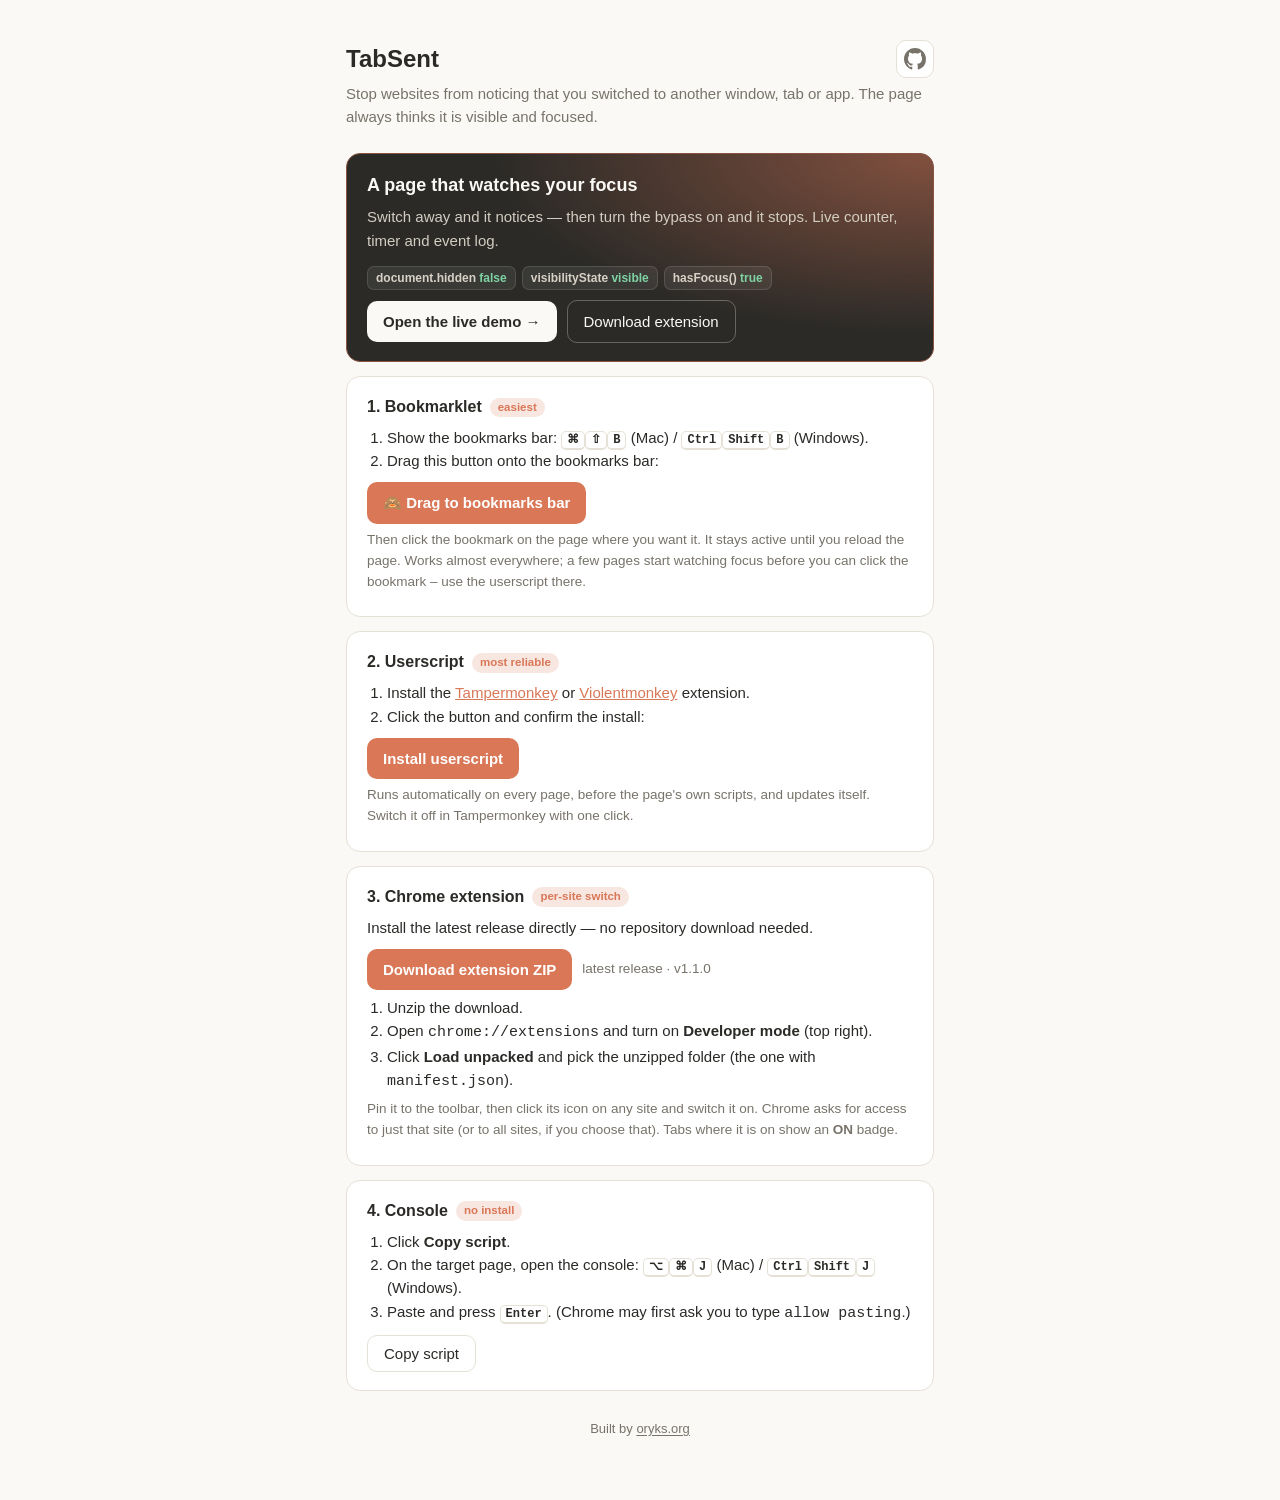
==== commit 191eef3b: "Add GitHub icon link to the header" ====
--- a/index.html
+++ b/index.html
@@ -25,6 +25,10 @@
   body { margin: 0; background: var(--bg); color: var(--text); font: 15px/1.55 -apple-system, BlinkMacSystemFont, "Segoe UI", Roboto, sans-serif; }
   main { max-width: 620px; margin: 0 auto; padding: 40px 16px 64px; }
   h1 { font-size: 24px; margin: 0 0 4px; }
+  .top { display: flex; align-items: center; justify-content: space-between; gap: 16px; margin: 0 0 4px; }
+  .top h1 { margin: 0; }
+  .gh { display: inline-flex; align-items: center; justify-content: center; flex: none; width: 38px; height: 38px; border-radius: 10px; color: var(--muted); background: var(--card); border: 1px solid var(--border); transition: color .15s, border-color .15s, transform .15s; }
+  .gh:hover { color: var(--text); border-color: var(--accent); transform: translateY(-1px); }
   .lead { color: var(--muted); margin: 0 0 24px; }
   a { color: var(--accent); }
   a.btn { color: #fff; }
@@ -59,7 +63,12 @@
 </head>
 <body>
 <main>
-  <h1>TabSent</h1>
+  <div class="top">
+    <h1>TabSent</h1>
+    <a class="gh" href="https://github.com/asisamko/tabsent" target="_blank" rel="noopener" aria-label="TabSent on GitHub" title="View source on GitHub">
+      <svg viewBox="0 0 16 16" width="22" height="22" aria-hidden="true"><path fill="currentColor" d="M8 0C3.58 0 0 3.58 0 8c0 3.54 2.29 6.53 5.47 7.59.4.07.55-.17.55-.38 0-.19-.01-.82-.01-1.49-2.01.37-2.53-.49-2.69-.94-.09-.23-.48-.94-.82-1.13-.28-.15-.68-.52-.01-.53.63-.01 1.08.58 1.23.82.72 1.21 1.87.87 2.33.66.07-.52.28-.87.51-1.07-1.78-.2-3.64-.89-3.64-3.95 0-.87.31-1.59.82-2.15-.08-.2-.36-1.02.08-2.12 0 0 .67-.21 2.2.82.64-.18 1.32-.27 2-.27.68 0 1.36.09 2 .27 1.53-1.04 2.2-.82 2.2-.82.44 1.1.16 1.92.08 2.12.51.56.82 1.27.82 2.15 0 3.07-1.87 3.75-3.65 3.95.29.25.54.73.54 1.48 0 1.07-.01 1.93-.01 2.2 0 .21.15.46.55.38A8.013 8.013 0 0016 8c0-4.42-3.58-8-8-8z"/></svg>
+    </a>
+  </div>
   <p class="lead">Stop websites from noticing that you switched to another window, tab or app. The page always thinks it is visible and focused.</p>
 
   <section class="card demo">
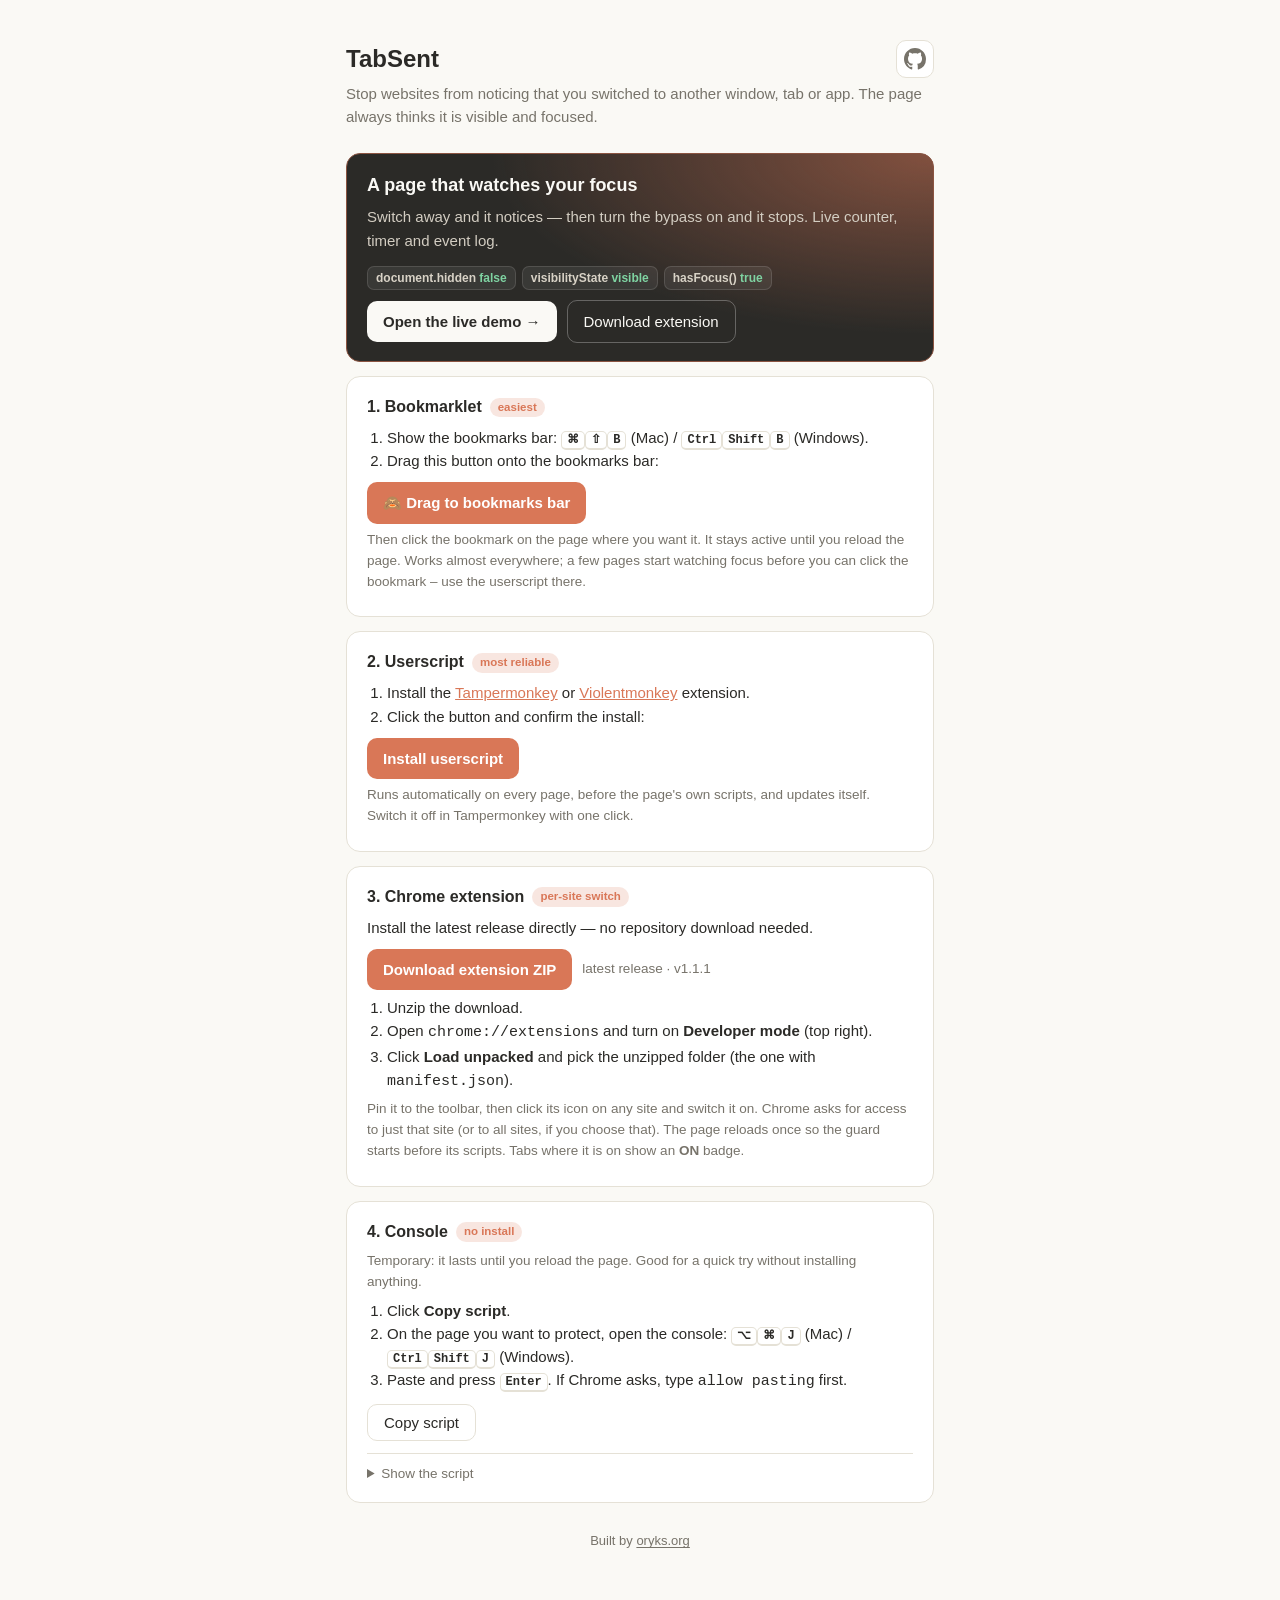
==== commit 2d3d617b: "Auto-reload pages after enabling and improve console card" ====
--- a/index.html
+++ b/index.html
@@ -54,8 +54,11 @@
   .row { display: flex; gap: 10px; flex-wrap: wrap; align-items: center; margin-top: 10px; }
   .muted { color: var(--muted); font-size: 13.5px; }
   kbd { font: 600 12px ui-monospace, Menlo, monospace; border: 1px solid var(--border); border-bottom-width: 2px; border-radius: 5px; padding: 1px 5px; }
-  textarea { position: absolute; left: -9999px; }
-  #ok { color: #2E7D4F; font-size: 14px; }
+  details.code { margin-top: 12px; border-top: 1px solid var(--border); padding-top: 10px; }
+  details.code summary { cursor: pointer; color: var(--muted); font-size: 13.5px; user-select: none; }
+  details.code summary:hover { color: var(--text); }
+  details.code pre { margin: 10px 0 0; padding: 12px 14px; max-height: 260px; overflow: auto; background: color-mix(in srgb, var(--text) 5%, transparent); border: 1px solid var(--border); border-radius: 10px; font: 12px/1.55 ui-monospace, Menlo, monospace; }
+  #ok { color: #2E7D4F; font-size: 13.5px; }
   .credit { text-align: center; color: var(--muted); font-size: 13px; margin: 28px 0 0; }
   .credit a { color: var(--muted); text-decoration: underline; text-underline-offset: 2px; }
   .credit a:hover { color: var(--accent); }
@@ -108,24 +111,27 @@
   <section class="card">
     <h2>3. Chrome extension <span class="tag">per-site switch</span></h2>
     <p>Install the latest release directly — no repository download needed.</p>
-    <div class="row"><a class="btn" href="https://github.com/asisamko/tabsent/releases/latest/download/tabsent-extension.zip">Download extension ZIP</a><span class="muted">latest release · v1.1.0</span></div>
+    <div class="row"><a class="btn" href="https://github.com/asisamko/tabsent/releases/latest/download/tabsent-extension.zip">Download extension ZIP</a><span class="muted">latest release · v1.1.1</span></div>
     <ol>
       <li>Unzip the download.</li>
       <li>Open <code>chrome://extensions</code> and turn on <b>Developer mode</b> (top right).</li>
       <li>Click <b>Load unpacked</b> and pick the unzipped folder (the one with <code>manifest.json</code>).</li>
     </ol>
-    <p class="muted">Pin it to the toolbar, then click its icon on any site and switch it on. Chrome asks for access to just that site (or to all sites, if you choose that). Tabs where it is on show an <b>ON</b> badge.</p>
+    <p class="muted">Pin it to the toolbar, then click its icon on any site and switch it on. Chrome asks for access to just that site (or to all sites, if you choose that). The page reloads once so the guard starts before its scripts. Tabs where it is on show an <b>ON</b> badge.</p>
   </section>
 
   <section class="card">
     <h2>4. Console <span class="tag">no install</span></h2>
+    <p class="muted">Temporary: it lasts until you reload the page. Good for a quick try without installing anything.</p>
     <ol>
       <li>Click <b>Copy script</b>.</li>
-      <li>On the target page, open the console: <kbd>⌥</kbd><kbd>⌘</kbd><kbd>J</kbd> (Mac) / <kbd>Ctrl</kbd><kbd>Shift</kbd><kbd>J</kbd> (Windows).</li>
-      <li>Paste and press <kbd>Enter</kbd>. (Chrome may first ask you to type <code>allow pasting</code>.)</li>
-    </ol>
-    <div class="row"><button class="btn ghost" id="copy">Copy script</button><span id="ok" hidden>Copied ✓</span></div>
-    <textarea id="code" readonly>(() =&gt; {
+      <li>On the page you want to protect, open the console: <kbd>⌥</kbd><kbd>⌘</kbd><kbd>J</kbd> (Mac) / <kbd>Ctrl</kbd><kbd>Shift</kbd><kbd>J</kbd> (Windows).</li>
+      <li>Paste and press <kbd>Enter</kbd>. If Chrome asks, type <code>allow pasting</code> first.</li>
+    </ol>
+    <div class="row"><button class="btn ghost" id="copy" type="button">Copy script</button><span id="ok" role="status" aria-live="polite"></span></div>
+    <details class="code">
+      <summary>Show the script</summary>
+      <pre><code id="code">(() =&gt; {
   const FLAG = Symbol.for('tabSent');
   if (window[FLAG]) return;
   Object.defineProperty(window, FLAG, { value: true });
@@ -190,17 +196,56 @@
     muteHandler(document, prop);
   }
   if (document.readyState !== 'loading') console.info('TabSent: focus changes are now hidden from this page.');
-})();</textarea>
+})();</code></pre>
+    </details>
   </section>
   <footer class="credit">Built by <a href="https://oryks.org" target="_blank" rel="noopener">oryks.org</a></footer>
 </main>
 <script>
-  document.getElementById('copy').addEventListener('click', async () => {
-    const text = document.getElementById('code').value;
-    try { await navigator.clipboard.writeText(text); }
-    catch { const t = document.getElementById('code'); t.select(); document.execCommand('copy'); }
-    const ok = document.getElementById('ok'); ok.hidden = false; setTimeout(() => (ok.hidden = true), 2000);
-  });
+  (() => {
+    const copyBtn = document.getElementById('copy');
+    const ok = document.getElementById('ok');
+    const codeEl = document.getElementById('code');
+    const details = codeEl.closest('details');
+    let timer;
+
+    function feedback(buttonText, message) {
+      copyBtn.textContent = buttonText;
+      ok.textContent = message;
+      clearTimeout(timer);
+      timer = setTimeout(() => {
+        copyBtn.textContent = 'Copy script';
+        ok.textContent = '';
+      }, 3000);
+    }
+
+    copyBtn.addEventListener('click', async () => {
+      const text = codeEl.textContent;
+      let copied = true;
+      try {
+        await navigator.clipboard.writeText(text);
+      } catch {
+        try {
+          const area = document.createElement('textarea');
+          area.value = text;
+          area.setAttribute('readonly', '');
+          area.style.cssText = 'position:fixed;top:-1000px;opacity:0';
+          document.body.append(area);
+          area.select();
+          copied = document.execCommand('copy');
+          area.remove();
+        } catch {
+          copied = false;
+        }
+      }
+      if (copied) {
+        feedback('Copied ✓', 'Now paste it into the console on the page you want to protect.');
+      } else {
+        details.open = true;
+        feedback('Select and copy', 'Automatic copy didn’t work — select the script below and copy it manually.');
+      }
+    });
+  })();
 </script>
 </body>
 </html>
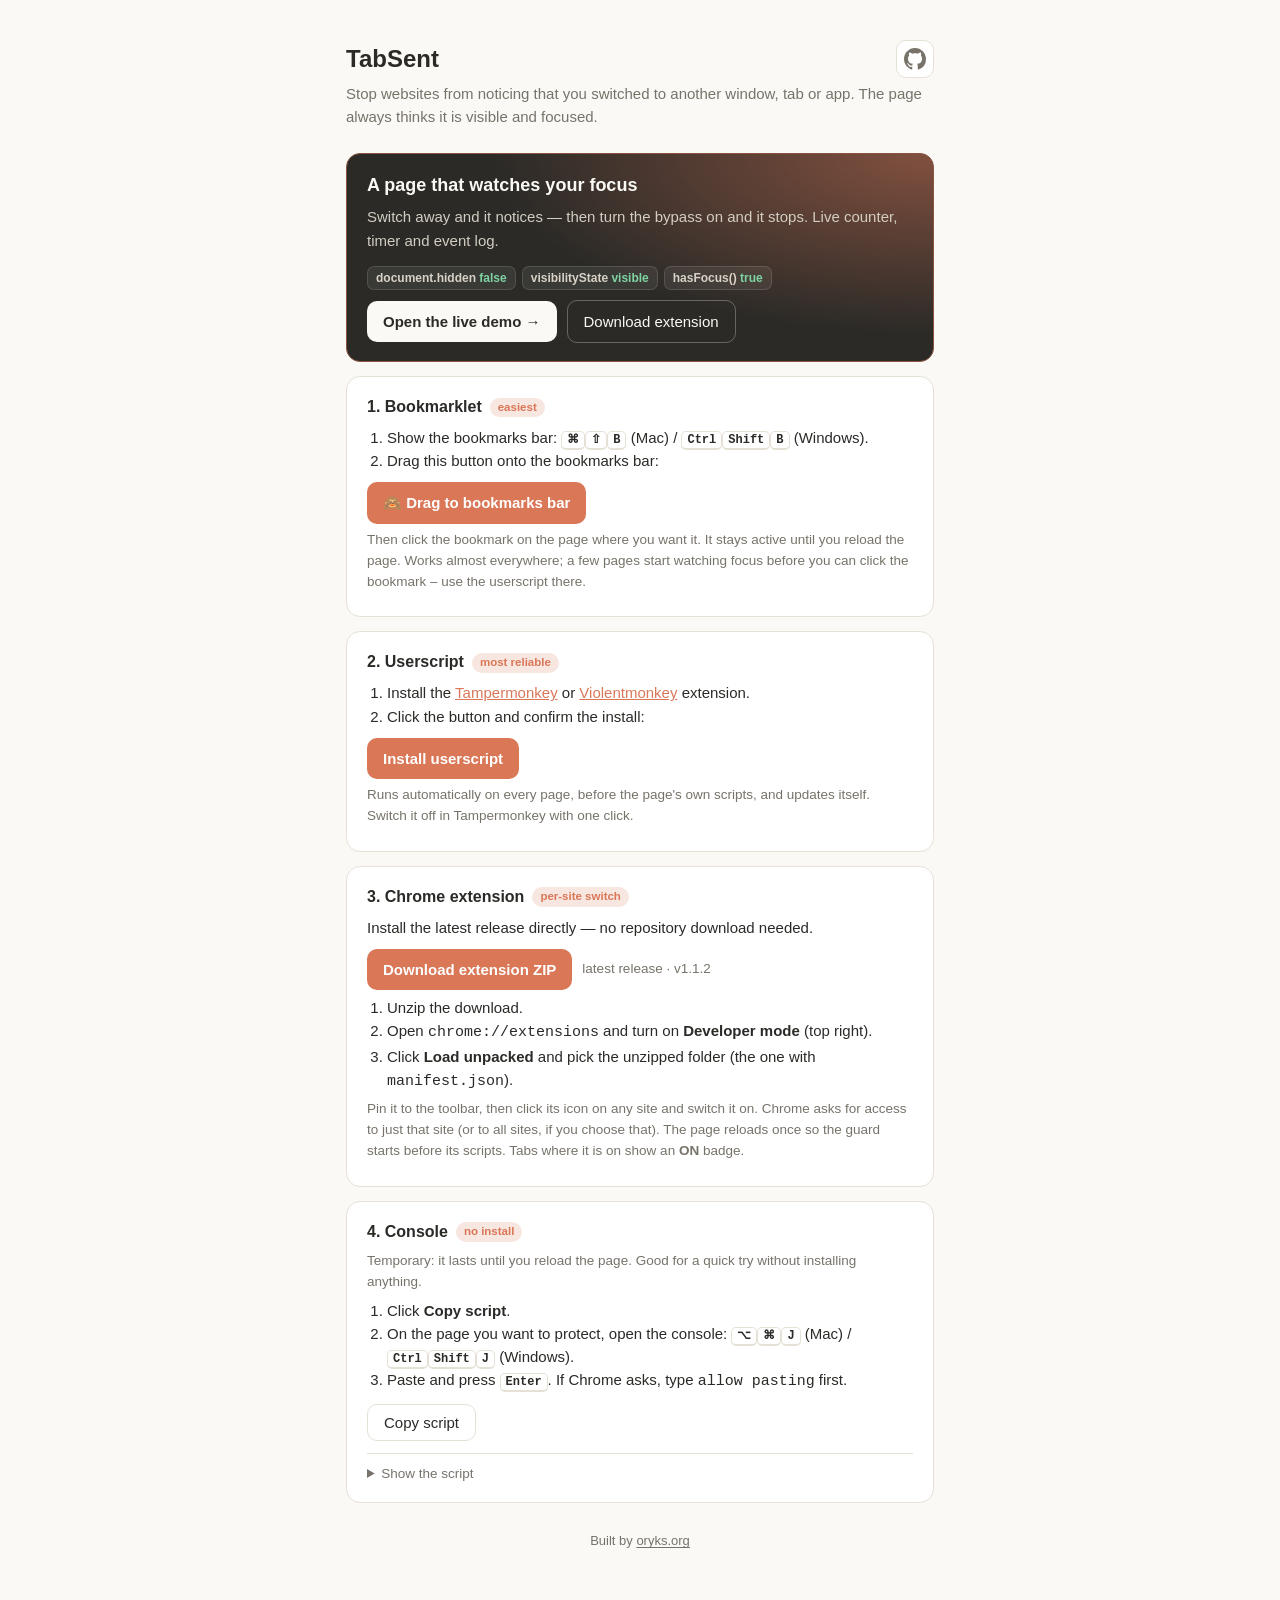
==== commit 29edf1db: "Hide focus events when returning to a tab" ====
--- a/index.html
+++ b/index.html
@@ -4,7 +4,7 @@
 <meta charset="utf-8">
 <meta name="viewport" content="width=device-width, initial-scale=1">
 <title>TabSent — keep any page focused</title>
-<meta name="description" content="TabSent hides blur, visibilitychange and hasFocus from websites — the page never notices when you switch away.">
+<meta name="description" content="TabSent hides blur, focus, visibilitychange and hasFocus from websites — the page never notices when you switch away.">
 <meta name="theme-color" content="#D97757">
 <meta property="og:type" content="website">
 <meta property="og:site_name" content="TabSent">
@@ -94,7 +94,7 @@
       <li>Show the bookmarks bar: <kbd>⌘</kbd><kbd>⇧</kbd><kbd>B</kbd> (Mac) / <kbd>Ctrl</kbd><kbd>Shift</kbd><kbd>B</kbd> (Windows).</li>
       <li>Drag this button onto the bookmarks bar:</li>
     </ol>
-    <div class="row"><a class="btn drag" href="javascript:(()%20%3D%3E%20%7B%20const%20FLAG%20%3D%20Symbol.for('tabSent')%3B%20if%20(window%5BFLAG%5D)%20return%3B%20Object.defineProperty(window%2C%20FLAG%2C%20%7B%20value%3A%20true%20%7D)%3B%20const%20getter%20%3D%20(proto%2C%20prop%2C%20value)%20%3D%3E%20%7B%20try%20%7B%20Object.defineProperty(proto%2C%20prop%2C%20%7B%20configurable%3A%20true%2C%20enumerable%3A%20true%2C%20get%3A%20()%20%3D%3E%20value%20%7D)%3B%20%7D%20catch%20%7B%20%7D%20%7D%3B%20getter(Document.prototype%2C%20'hidden'%2C%20false)%3B%20getter(Document.prototype%2C%20'webkitHidden'%2C%20false)%3B%20getter(Document.prototype%2C%20'visibilityState'%2C%20'visible')%3B%20getter(Document.prototype%2C%20'webkitVisibilityState'%2C%20'visible')%3B%20const%20realHasFocus%20%3D%20Document.prototype.hasFocus%3B%20try%20%7B%20Document.prototype.hasFocus%20%3D%20function%20hasFocus()%20%7B%20return%20true%3B%20%7D%3B%20%7D%20catch%20%7B%20%7D%20const%20isPageLevel%20%3D%20(t)%20%3D%3E%20t%20%3D%3D%3D%20window%20%7C%7C%20t%20%3D%3D%3D%20document%20%7C%7C%20t%20%3D%3D%3D%20document.documentElement%20%7C%7C%20t%20%3D%3D%3D%20document.body%3B%20const%20windowLostFocus%20%3D%20()%20%3D%3E%20%7B%20try%20%7B%20return%20!realHasFocus.call(document)%3B%20%7D%20catch%20%7B%20return%20false%3B%20%7D%20%7D%3B%20const%20stop%20%3D%20(e)%20%3D%3E%20%7B%20if%20(isPageLevel(e.target)%20%7C%7C%20windowLostFocus())%20e.stopImmediatePropagation()%3B%20%7D%3B%20for%20(const%20type%20of%20%5B'blur'%2C%20'focusout'%5D)%20window.addEventListener(type%2C%20stop%2C%20true)%3B%20const%20stopVisibility%20%3D%20(e)%20%3D%3E%20e.stopImmediatePropagation()%3B%20for%20(const%20type%20of%20%5B'visibilitychange'%2C%20'webkitvisibilitychange'%5D)%20window.addEventListener(type%2C%20stopVisibility%2C%20true)%3B%20const%20stopLeave%20%3D%20(e)%20%3D%3E%20%7B%20if%20(!e.relatedTarget%20%26%26%20isPageLevel(e.target))%20e.stopImmediatePropagation()%3B%20%7D%3B%20for%20(const%20type%20of%20%5B'mouseleave'%2C%20'mouseout'%2C%20'pointerleave'%2C%20'pointerout'%5D)%20window.addEventListener(type%2C%20stopLeave%2C%20true)%3B%20const%20muteHandler%20%3D%20(obj%2C%20prop)%20%3D%3E%20%7B%20try%20%7B%20obj%5Bprop%5D%20%3D%20null%3B%20Object.defineProperty(obj%2C%20prop%2C%20%7B%20configurable%3A%20true%2C%20get%3A%20()%20%3D%3E%20null%2C%20set%3A%20()%20%3D%3E%20%7B%7D%20%7D)%3B%20%7D%20catch%20%7B%20%7D%20%7D%3B%20for%20(const%20prop%20of%20%5B'onblur'%2C%20'onfocusout'%2C%20'onvisibilitychange'%2C%20'onmouseleave'%2C%20'onmouseout'%5D)%20%7B%20muteHandler(window%2C%20prop)%3B%20muteHandler(document%2C%20prop)%3B%20%7D%20if%20(document.readyState%20!%3D%3D%20'loading')%20console.info('TabSent%3A%20focus%20changes%20are%20now%20hidden%20from%20this%20page.')%3B%20%7D)()%3Bvoid 0" onclick="event.preventDefault(); alert('Don\'t click it – drag it onto your bookmarks bar.')">🙈 Drag to bookmarks bar</a></div>
+    <div class="row"><a class="btn drag" href="javascript:(()%20%3D%3E%20%7B%20const%20FLAG%20%3D%20Symbol.for('tabSent')%3B%20if%20(window%5BFLAG%5D)%20return%3B%20Object.defineProperty(window%2C%20FLAG%2C%20%7B%20value%3A%20true%20%7D)%3B%20const%20startedHidden%20%3D%20document.hidden%3B%20const%20nativeHidden%20%3D%20Object.getOwnPropertyDescriptor(Document.prototype%2C%20'hidden')%3F.get%3B%20const%20getter%20%3D%20(proto%2C%20prop%2C%20value)%20%3D%3E%20%7B%20try%20%7B%20Object.defineProperty(proto%2C%20prop%2C%20%7B%20configurable%3A%20true%2C%20enumerable%3A%20true%2C%20get%3A%20()%20%3D%3E%20value%20%7D)%3B%20%7D%20catch%20%7B%20%7D%20%7D%3B%20getter(Document.prototype%2C%20'hidden'%2C%20false)%3B%20getter(Document.prototype%2C%20'webkitHidden'%2C%20false)%3B%20getter(Document.prototype%2C%20'visibilityState'%2C%20'visible')%3B%20getter(Document.prototype%2C%20'webkitVisibilityState'%2C%20'visible')%3B%20const%20realHasFocus%20%3D%20Document.prototype.hasFocus%3B%20try%20%7B%20Document.prototype.hasFocus%20%3D%20function%20hasFocus()%20%7B%20return%20true%3B%20%7D%3B%20%7D%20catch%20%7B%20%7D%20const%20isPageLevel%20%3D%20(t)%20%3D%3E%20t%20%3D%3D%3D%20window%20%7C%7C%20t%20%3D%3D%3D%20document%20%7C%7C%20t%20%3D%3D%3D%20document.documentElement%20%7C%7C%20t%20%3D%3D%3D%20document.body%3B%20const%20windowLostFocus%20%3D%20()%20%3D%3E%20%7B%20try%20%7B%20return%20!realHasFocus.call(document)%3B%20%7D%20catch%20%7B%20return%20false%3B%20%7D%20%7D%3B%20let%20returning%20%3D%20startedHidden%3B%20let%20returnTimer%20%3D%200%3B%20const%20finishReturning%20%3D%20()%20%3D%3E%20%7B%20clearTimeout(returnTimer)%3B%20returnTimer%20%3D%20setTimeout(()%20%3D%3E%20%7B%20returning%20%3D%20false%3B%20%7D%2C%20500)%3B%20%7D%3B%20const%20clearReturning%20%3D%20()%20%3D%3E%20%7B%20returning%20%3D%20false%3B%20clearTimeout(returnTimer)%3B%20%7D%3B%20const%20stop%20%3D%20(e)%20%3D%3E%20%7B%20if%20(isPageLevel(e.target)%20%7C%7C%20windowLostFocus())%20%7B%20clearTimeout(returnTimer)%3B%20returning%20%3D%20true%3B%20e.stopImmediatePropagation()%3B%20%7D%20%7D%3B%20for%20(const%20type%20of%20%5B'blur'%2C%20'focusout'%5D)%20window.addEventListener(type%2C%20stop%2C%20true)%3B%20const%20stopFocus%20%3D%20(e)%20%3D%3E%20%7B%20if%20(!returning)%20return%3B%20finishReturning()%3B%20e.stopImmediatePropagation()%3B%20%7D%3B%20for%20(const%20type%20of%20%5B'focus'%2C%20'focusin'%5D)%20window.addEventListener(type%2C%20stopFocus%2C%20true)%3B%20for%20(const%20type%20of%20%5B'pointerdown'%2C%20'mousedown'%2C%20'keydown'%2C%20'touchstart'%5D)%20%7B%20window.addEventListener(type%2C%20clearReturning%2C%20true)%3B%20%7D%20const%20stopVisibility%20%3D%20(e)%20%3D%3E%20%7B%20try%20%7B%20if%20(nativeHidden%3F.call(document))%20%7B%20clearTimeout(returnTimer)%3B%20returning%20%3D%20true%3B%20%7D%20%7D%20catch%20%7B%20%7D%20e.stopImmediatePropagation()%3B%20%7D%3B%20for%20(const%20type%20of%20%5B'visibilitychange'%2C%20'webkitvisibilitychange'%5D)%20window.addEventListener(type%2C%20stopVisibility%2C%20true)%3B%20const%20stopLeave%20%3D%20(e)%20%3D%3E%20%7B%20if%20(!e.relatedTarget%20%26%26%20isPageLevel(e.target))%20e.stopImmediatePropagation()%3B%20%7D%3B%20for%20(const%20type%20of%20%5B'mouseleave'%2C%20'mouseout'%2C%20'pointerleave'%2C%20'pointerout'%5D)%20window.addEventListener(type%2C%20stopLeave%2C%20true)%3B%20const%20muteHandler%20%3D%20(obj%2C%20prop)%20%3D%3E%20%7B%20try%20%7B%20obj%5Bprop%5D%20%3D%20null%3B%20Object.defineProperty(obj%2C%20prop%2C%20%7B%20configurable%3A%20true%2C%20get%3A%20()%20%3D%3E%20null%2C%20set%3A%20()%20%3D%3E%20%7B%7D%20%7D)%3B%20%7D%20catch%20%7B%20%7D%20%7D%3B%20for%20(const%20prop%20of%20%5B'onblur'%2C%20'onfocusout'%2C%20'onfocus'%2C%20'onfocusin'%2C%20'onvisibilitychange'%2C%20'onmouseleave'%2C%20'onmouseout'%5D)%20%7B%20muteHandler(window%2C%20prop)%3B%20muteHandler(document%2C%20prop)%3B%20%7D%20if%20(document.readyState%20!%3D%3D%20'loading')%20console.info('TabSent%3A%20focus%20changes%20are%20now%20hidden%20from%20this%20page.')%3B%20%7D)()%3Bvoid 0" onclick="event.preventDefault(); alert('Don\'t click it – drag it onto your bookmarks bar.')">🙈 Drag to bookmarks bar</a></div>
     <p class="muted">Then click the bookmark on the page where you want it. It stays active until you reload the page. Works almost everywhere; a few pages start watching focus before you can click the bookmark – use the userscript there.</p>
   </section>
 
@@ -111,7 +111,7 @@
   <section class="card">
     <h2>3. Chrome extension <span class="tag">per-site switch</span></h2>
     <p>Install the latest release directly — no repository download needed.</p>
-    <div class="row"><a class="btn" href="https://github.com/asisamko/tabsent/releases/latest/download/tabsent-extension.zip">Download extension ZIP</a><span class="muted">latest release · v1.1.1</span></div>
+    <div class="row"><a class="btn" href="https://github.com/asisamko/tabsent/releases/latest/download/tabsent-extension.zip">Download extension ZIP</a><span class="muted">latest release · v1.1.2</span></div>
     <ol>
       <li>Unzip the download.</li>
       <li>Open <code>chrome://extensions</code> and turn on <b>Developer mode</b> (top right).</li>
@@ -135,6 +135,11 @@
   const FLAG = Symbol.for('tabSent');
   if (window[FLAG]) return;
   Object.defineProperty(window, FLAG, { value: true });
+
+  // Read the real state before overriding it: a page that starts in a background tab
+  // should not see the focus event when the user first opens that tab either.
+  const startedHidden = document.hidden;
+  const nativeHidden = Object.getOwnPropertyDescriptor(Document.prototype, 'hidden')?.get;
 
   const getter = (proto, prop, value) =&gt; {
     try {
@@ -168,12 +173,54 @@
     }
   };
 
+  // After a real blur, the browser fires focus/focusin again when the user comes back.
+  // Hide those too, including the focus restored to the element that was active before.
+  let returning = startedHidden;
+  let returnTimer = 0;
+  const finishReturning = () =&gt; {
+    clearTimeout(returnTimer);
+    returnTimer = setTimeout(() =&gt; {
+      returning = false;
+    }, 500);
+  };
+  const clearReturning = () =&gt; {
+    returning = false;
+    clearTimeout(returnTimer);
+  };
+
   const stop = (e) =&gt; {
-    if (isPageLevel(e.target) || windowLostFocus()) e.stopImmediatePropagation();
+    if (isPageLevel(e.target) || windowLostFocus()) {
+      clearTimeout(returnTimer);
+      returning = true;
+      e.stopImmediatePropagation();
+    }
   };
   for (const type of ['blur', 'focusout']) window.addEventListener(type, stop, true);
 
-  const stopVisibility = (e) =&gt; e.stopImmediatePropagation();
+  const stopFocus = (e) =&gt; {
+    if (!returning) return;
+    finishReturning();
+    e.stopImmediatePropagation();
+  };
+  for (const type of ['focus', 'focusin']) window.addEventListener(type, stopFocus, true);
+
+  // A real click or key press ends the &quot;just came back&quot; window, so focusing a field still works.
+  for (const type of ['pointerdown', 'mousedown', 'keydown', 'touchstart']) {
+    window.addEventListener(type, clearReturning, true);
+  }
+
+  const stopVisibility = (e) =&gt; {
+    try {
+      // The native getter still knows the truth even though document.hidden is overridden.
+      if (nativeHidden?.call(document)) {
+        clearTimeout(returnTimer);
+        returning = true;
+      }
+    } catch {
+      /* ignore */
+    }
+    e.stopImmediatePropagation();
+  };
   for (const type of ['visibilitychange', 'webkitvisibilitychange']) window.addEventListener(type, stopVisibility, true);
 
   const stopLeave = (e) =&gt; {
@@ -191,7 +238,7 @@
       /* ignore */
     }
   };
-  for (const prop of ['onblur', 'onfocusout', 'onvisibilitychange', 'onmouseleave', 'onmouseout']) {
+  for (const prop of ['onblur', 'onfocusout', 'onfocus', 'onfocusin', 'onvisibilitychange', 'onmouseleave', 'onmouseout']) {
     muteHandler(window, prop);
     muteHandler(document, prop);
   }
